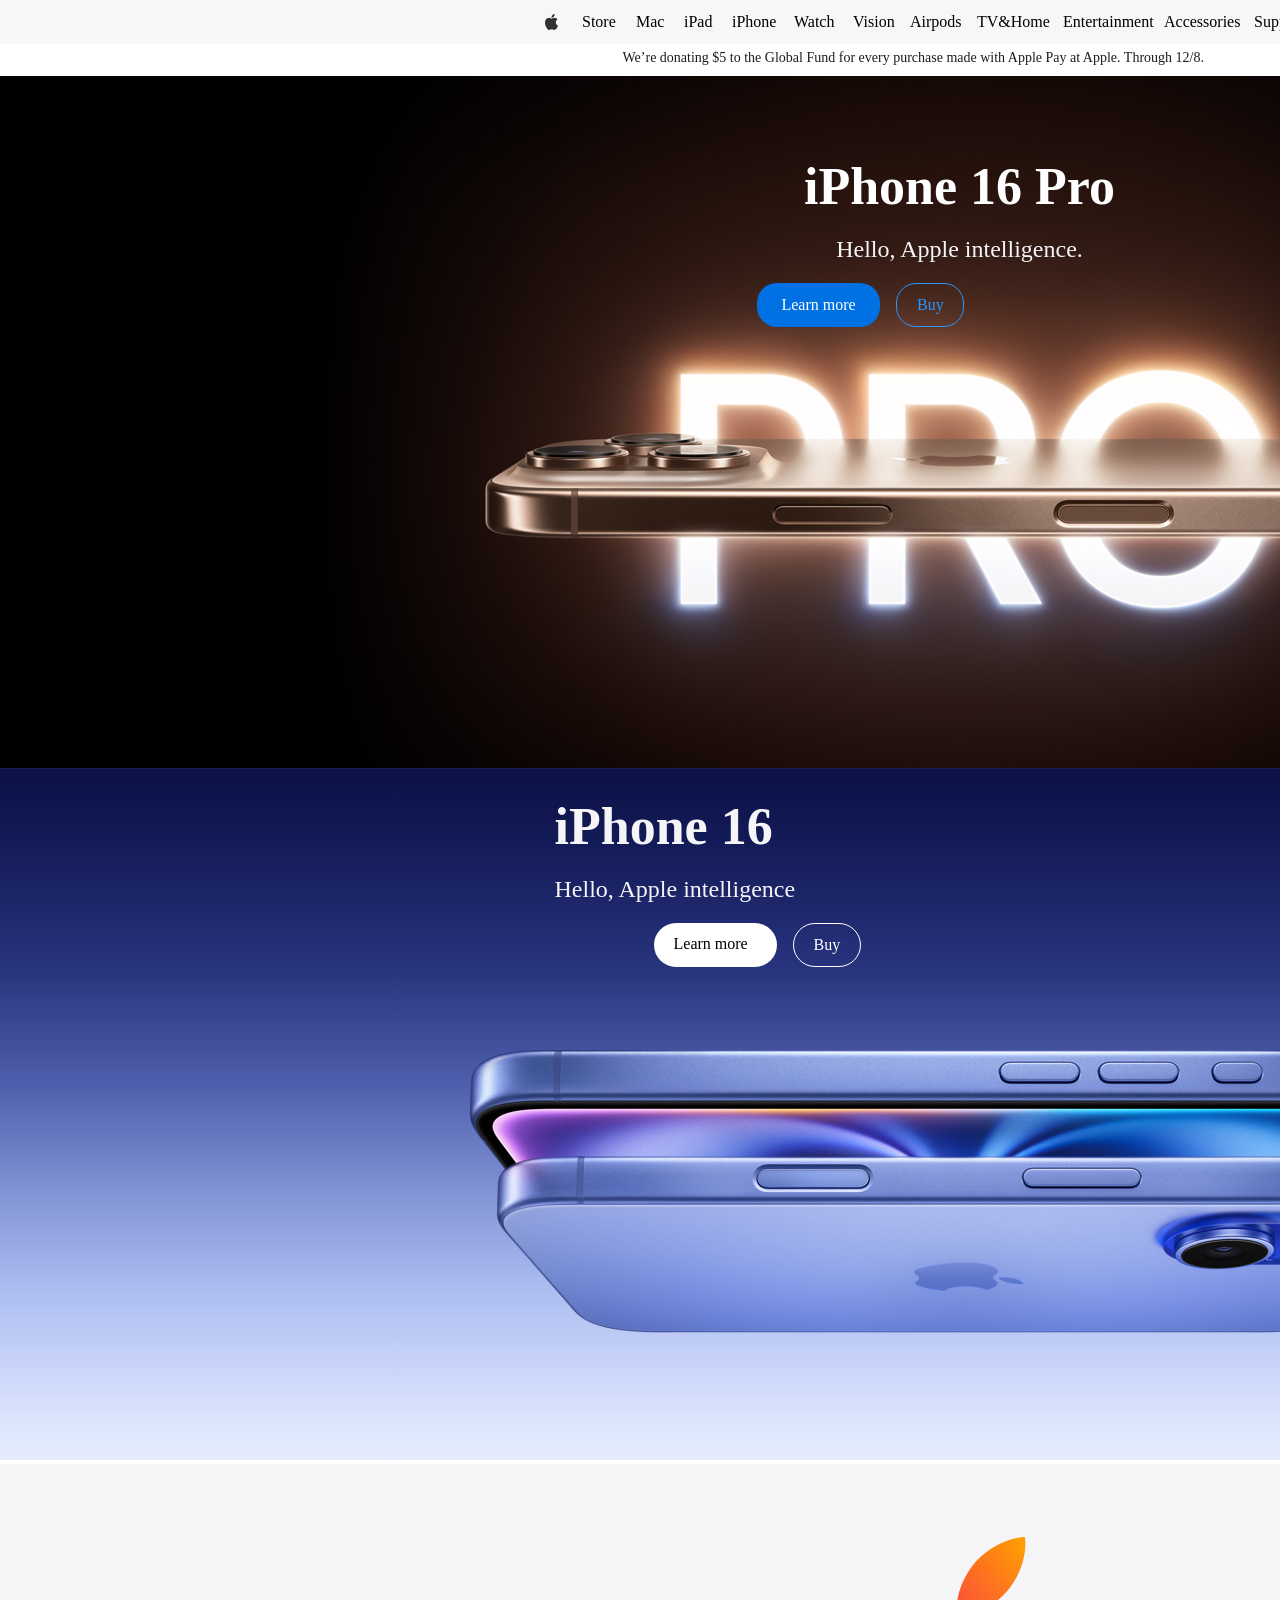
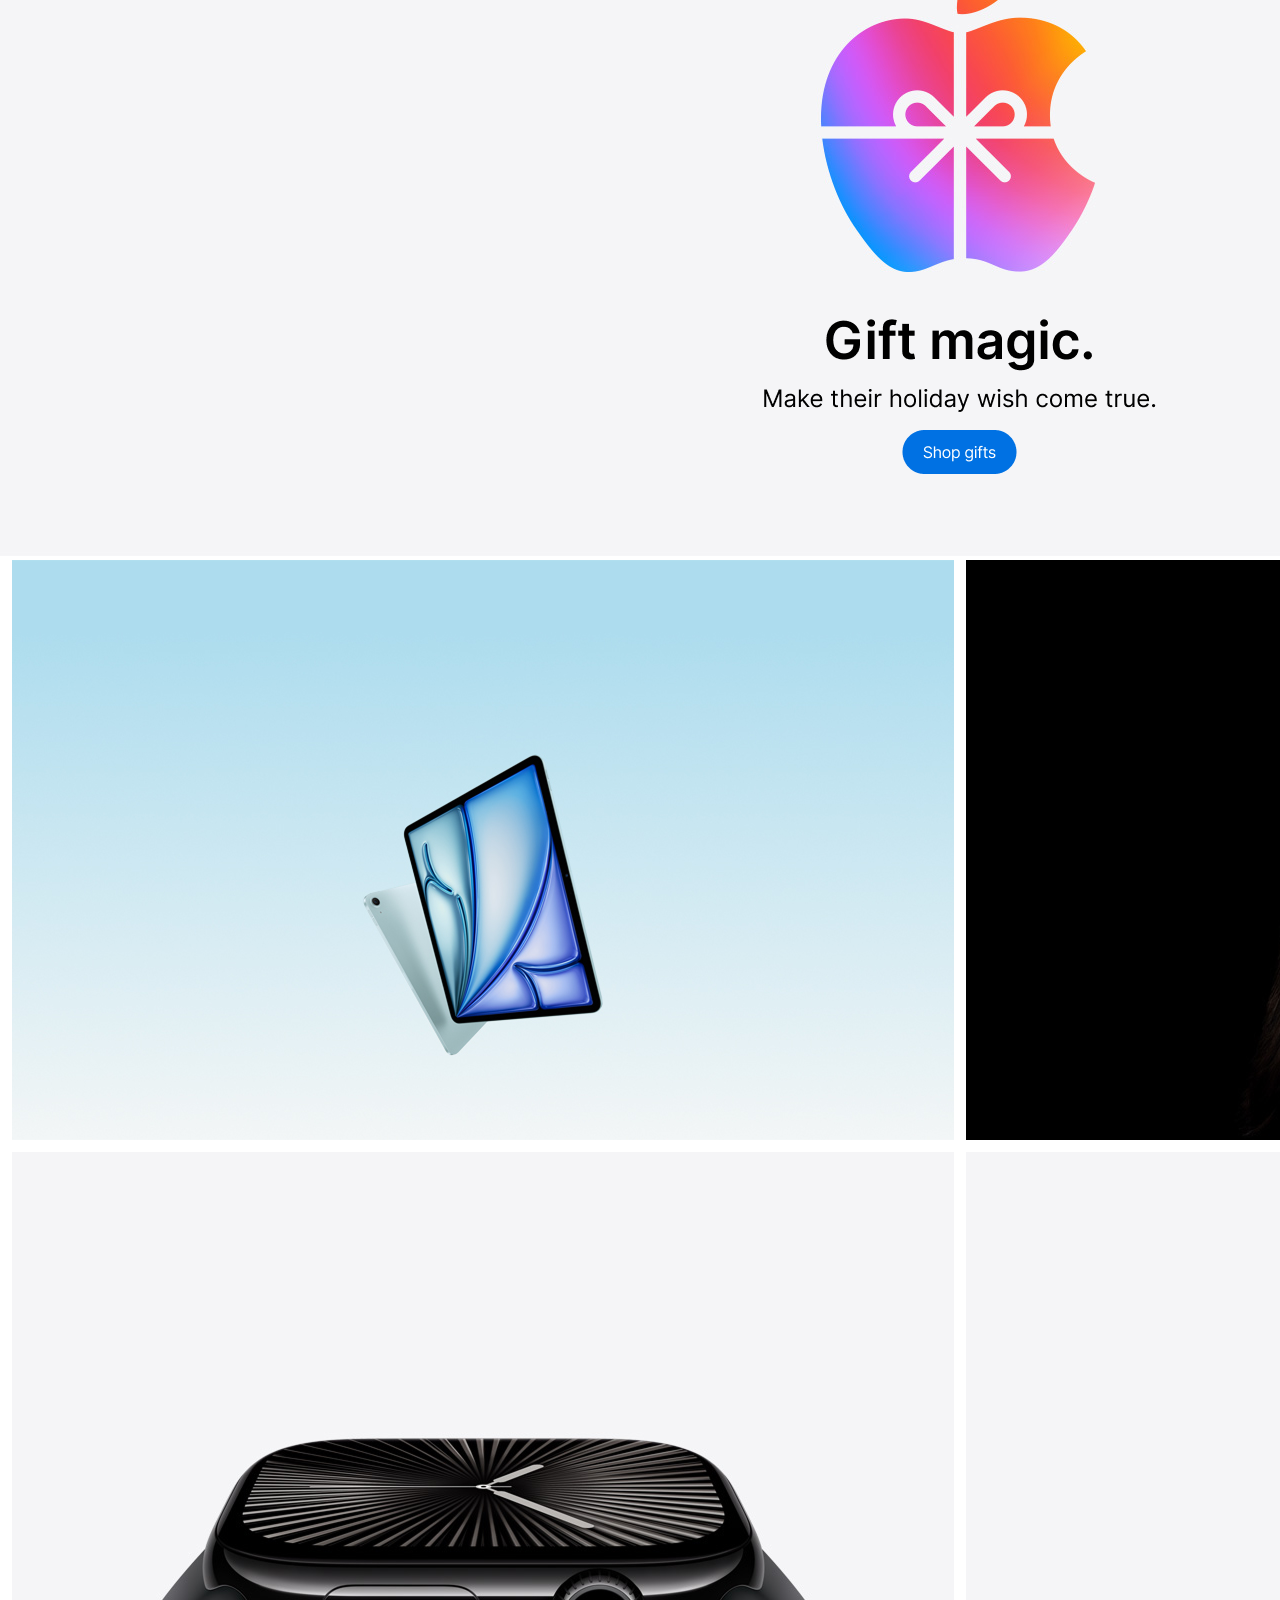
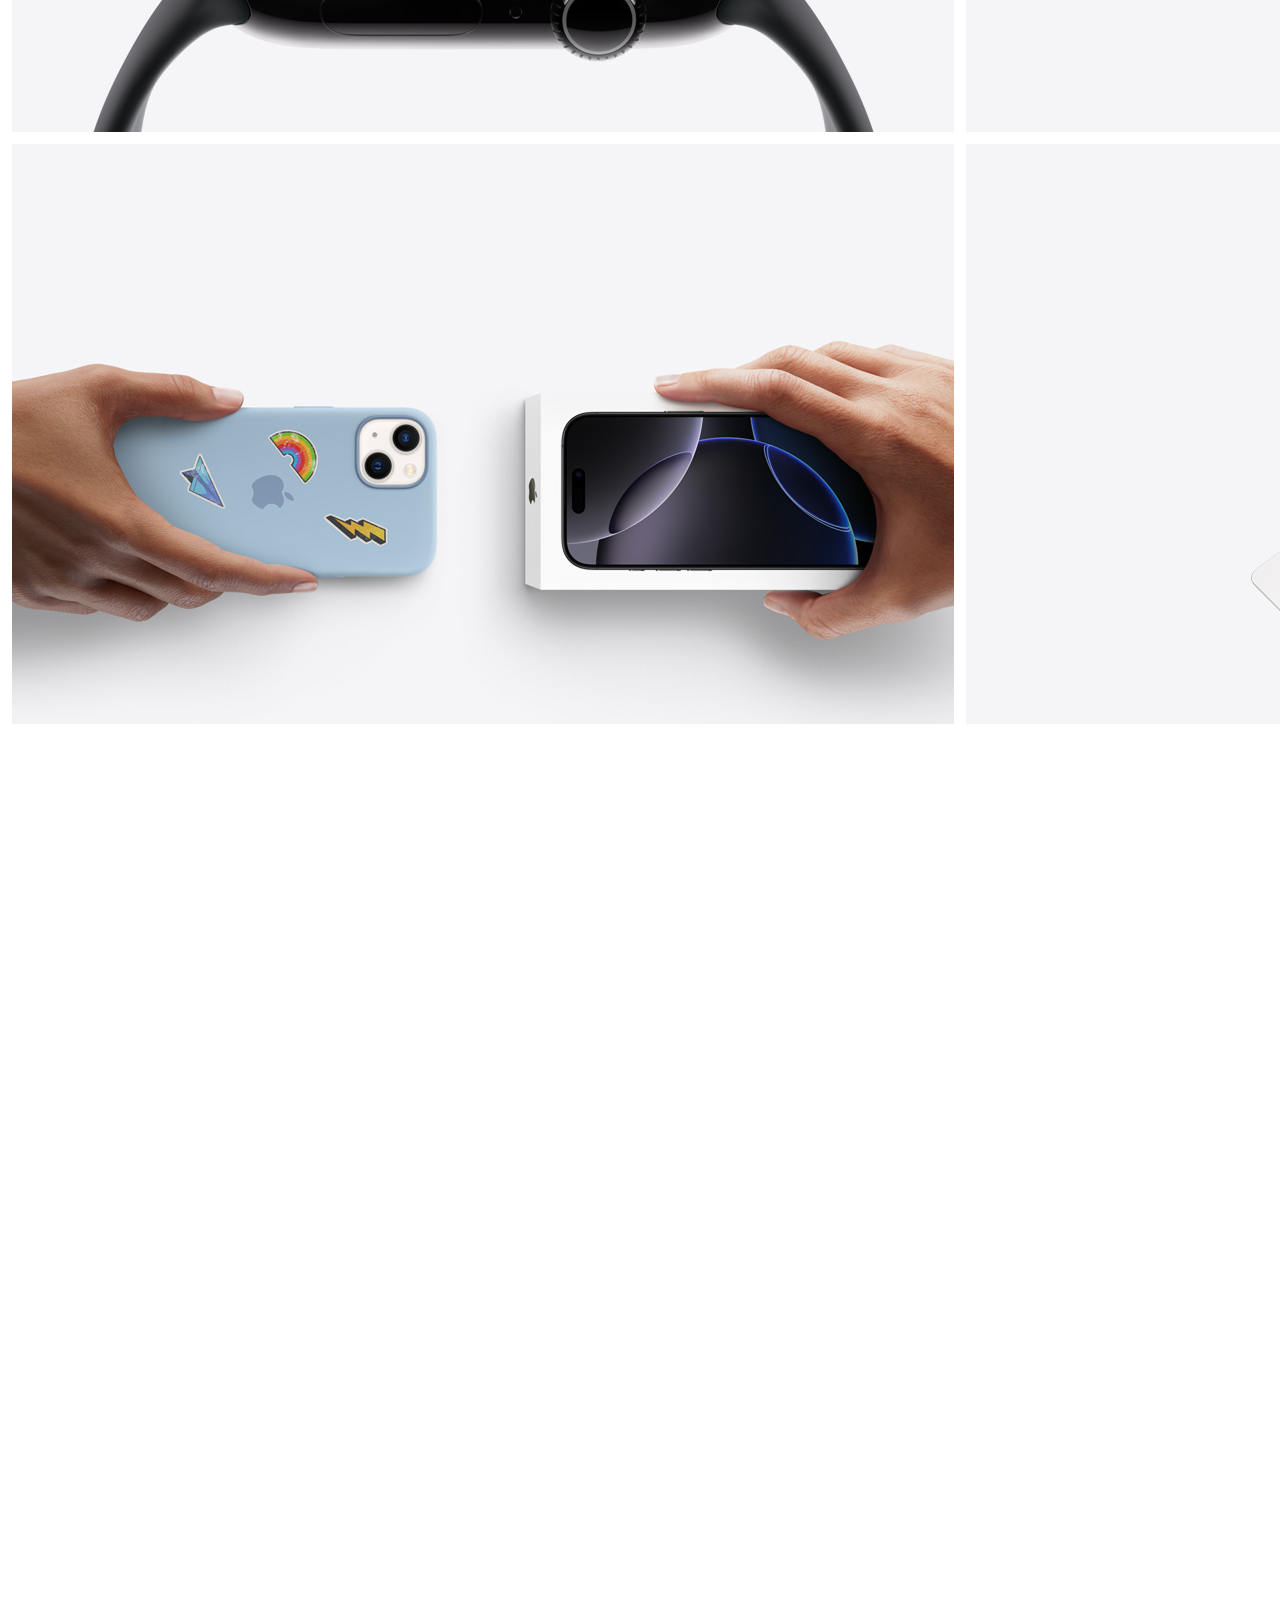
==== index.html @ 1092bd24 "zasalt" ====
<!DOCTYPE html>
<html lang="en">
<head>
    <meta charset="UTF-8">
    <meta name="viewport" content="width=device-width, initial-scale=1.0">
    <title>Document</title>
    <link rel="stylesheet" href="index.css">
</head>
<body>
    <section class="header">
<div class="text
">
<img src="Vector.png" alt="">
<p style="width: 30px; ";>Store</p>
<p style="width: 24px;">Mac</p>
<p style="width:24px;">iPad</p>
<p style="width: 38px;">iPhone</p>
<p style="width: 35px;">Watch</p>
<p style="width: 33px;">Vision</p>
<p style="width:43px;">Airpods</p>
<p style="width: 62px;">TV&Home</p>
<p  style="width: 77px;">Entertainment</p>
<p style="width: 66px;">Accessories</p>
<p style="width: 44px;">Support</p>
<img src="search.png" alt="">
<img src="SVG.png" alt="">
</div> 
    </section>
<div class="donate">
<p>We’re donating $5 to the Global Fund for every purchase made with Apple Pay at Apple. Through 12/8.</p>
</div>
<section class="frame14">
    <div class="frame12">
<div class="background1">
  <div class="father">
    <h1 class="son">iPhone 16 Pro</h1>
    <p class="son2">Hello, Apple intelligence.</p>
    <div class="huree"> 
    <div class="son1">
        <p style="color: white;">Learn more</p>
      </div>
      <div class="son3">Buy</div></div> 
  </div>
</div>
    <div class="background2">
    
        <div class="head">
            <h1>iPhone 16</h1>
            <p>Hello, Apple intelligence</p>
            <div class="huree2">
                <div class="ehnih">Learn more</div>
                <div class="daragiih">Buy</div>
            </div>
        </div>
        <img src="zurag2.png" alt="">

    
    </div>
<div class="background3">
        <img src="Background3.png" alt="">
    </div>
<div class="frame13">
    <div class="heseg1"><img src="13-1.png" alt=""></div>
    <div class="heseg2"><img src="13-2.png" alt=""></div>
    <div class="heseg3"><img src="13-3.png" alt=""></div>
    <div class="heseg4"><img src="13-4.png" alt=""></div>
    <div class="heseg5"><img src="13-5.png" alt=""></div>
    <div class="heseg6"><img src="13-6.png" alt=""></div>
</div>
</section>



  
    
</body>
</html>
---- index.css ----
* {
  margin: 0;
  box-sizing: border-box;
  padding: 0;
}
.header{
    width: 1920px;
    height: 44px;
    gap: 24px;
    position: fixed;
background-color: #F5F5F7CC;

}
.text{   display: flex;
    align-items: center;
    justify-content: center;
    gap: 24px;
    height: 44px;
}
.donate{
    width: 1920px;
    height: 52px;
    padding-top:60px;
    padding-bottom: 16px;
    gap: 4px;
    display: flex;
    justify-content: center;
    align-items: center;
}
.donate p{
    width: 675px; 
    height: 20px;
    font-size: 14px;
    color:#1D1D1F;
}
.frame14{
    width: 1920px;
    height: 4880px;
    gap: 12px;
    
}
.frame12{width: 1920px;
    height: 2100px;
    gap: 12px
    ;

}
.background1{
 width: 3008px;
 height: 692px;
 background-image: url(Figure.png);
}
    .father {
  width: 405px;
  height: 172px;
  display: flex;
  flex-direction: column;
  padding-top: 81px;
  padding-left: 757px;
  gap: 20px;
 
}
.son {
  text-align: center;
  color: white;
  width: 405px;
  height: 60px;
  font-size: 52px;
}
.son2 {
  text-align: center;
  width: 405px;
  height: 32px;
  font-size: 24px;
  color: #F5F5F7;
}
.son1{display: flex;
    justify-content: center;
    align-items: center;
    width: 123px;
    height: 44px;
    background-color: #0071E3;
    border-radius: 20px;
    padding-left: 20px;
    padding-bottom: 12px;
    padding-right: 20px;
    padding-top: 12px;
    gap: 10px;
}.son3{
    width: 68px;
    height: 44px;
    border-radius: 20px;
    border-color: #2997FF;
    border: 1px;
    padding-left: 20px;
    padding-bottom: 12px;
    padding-right: 20px;
    padding-top: 12px;
    color: #2997FF;
    border-style: solid;
}
.huree{
    display: flex;
    justify-content: center;
    align-items: center;
    width: 207px;
    height: 44px;
    gap: 16px;

}
.frame13{
    display: flex;
    justify-content: center;
    align-items: center;
    flex-wrap: wrap;
    gap: 12px;
    width: 1920px;
    height: 1764px;
}
.heseg1{
    width: 942px;
    height: 580px;
}
.heseg2{
    width: 942px;
    height: 580px;
}
.heseg3{
    width: 942px;
    height: 580px;
}
.heseg4{
    width: 942px;
    height: 580px;}
.heseg5{
    width: 942px;
    height: 580px;
}
.heseg6{
    width: 942px;
    height: 580px;
}

.head h1{ width: 405px;
    height: 60px;
    font-size: 52px;
    color:#F5F5F7;
}
.background2{
    position: relative;
}

.head{
    position: absolute;
        display: flex;
justify-content: center;
flex-direction: column;
align-items: center;
width: 405px;
height: 172px;

gap: 20px;
padding-top: 55px;
padding-left: 757px;
}
.head p{
    width: 405px;
    height: 32px;
    font-size: 24px;
    color: #F5F5F7;
}
.huree2{
    width: 207px;
    height: 44px;
    gap: 16px;
    display: flex;
}
.ehnih{
    width: 123px;
    height: 44px;
    padding-left: 20px;
padding-bottom: 12px;
padding-right: 20px;
padding-top: 12px;
background-color: white;
border-radius: 40px;
}
.daragiih{
width: 68px;
height: 44px;
padding-left: 20px;
padding-bottom: 12px;
padding-right: 20px;
padding-top: 12px;
border: 1px;
border-style: solid;
border-color: white;
border-radius: 40px;
gap: 10px;
color: white;
}
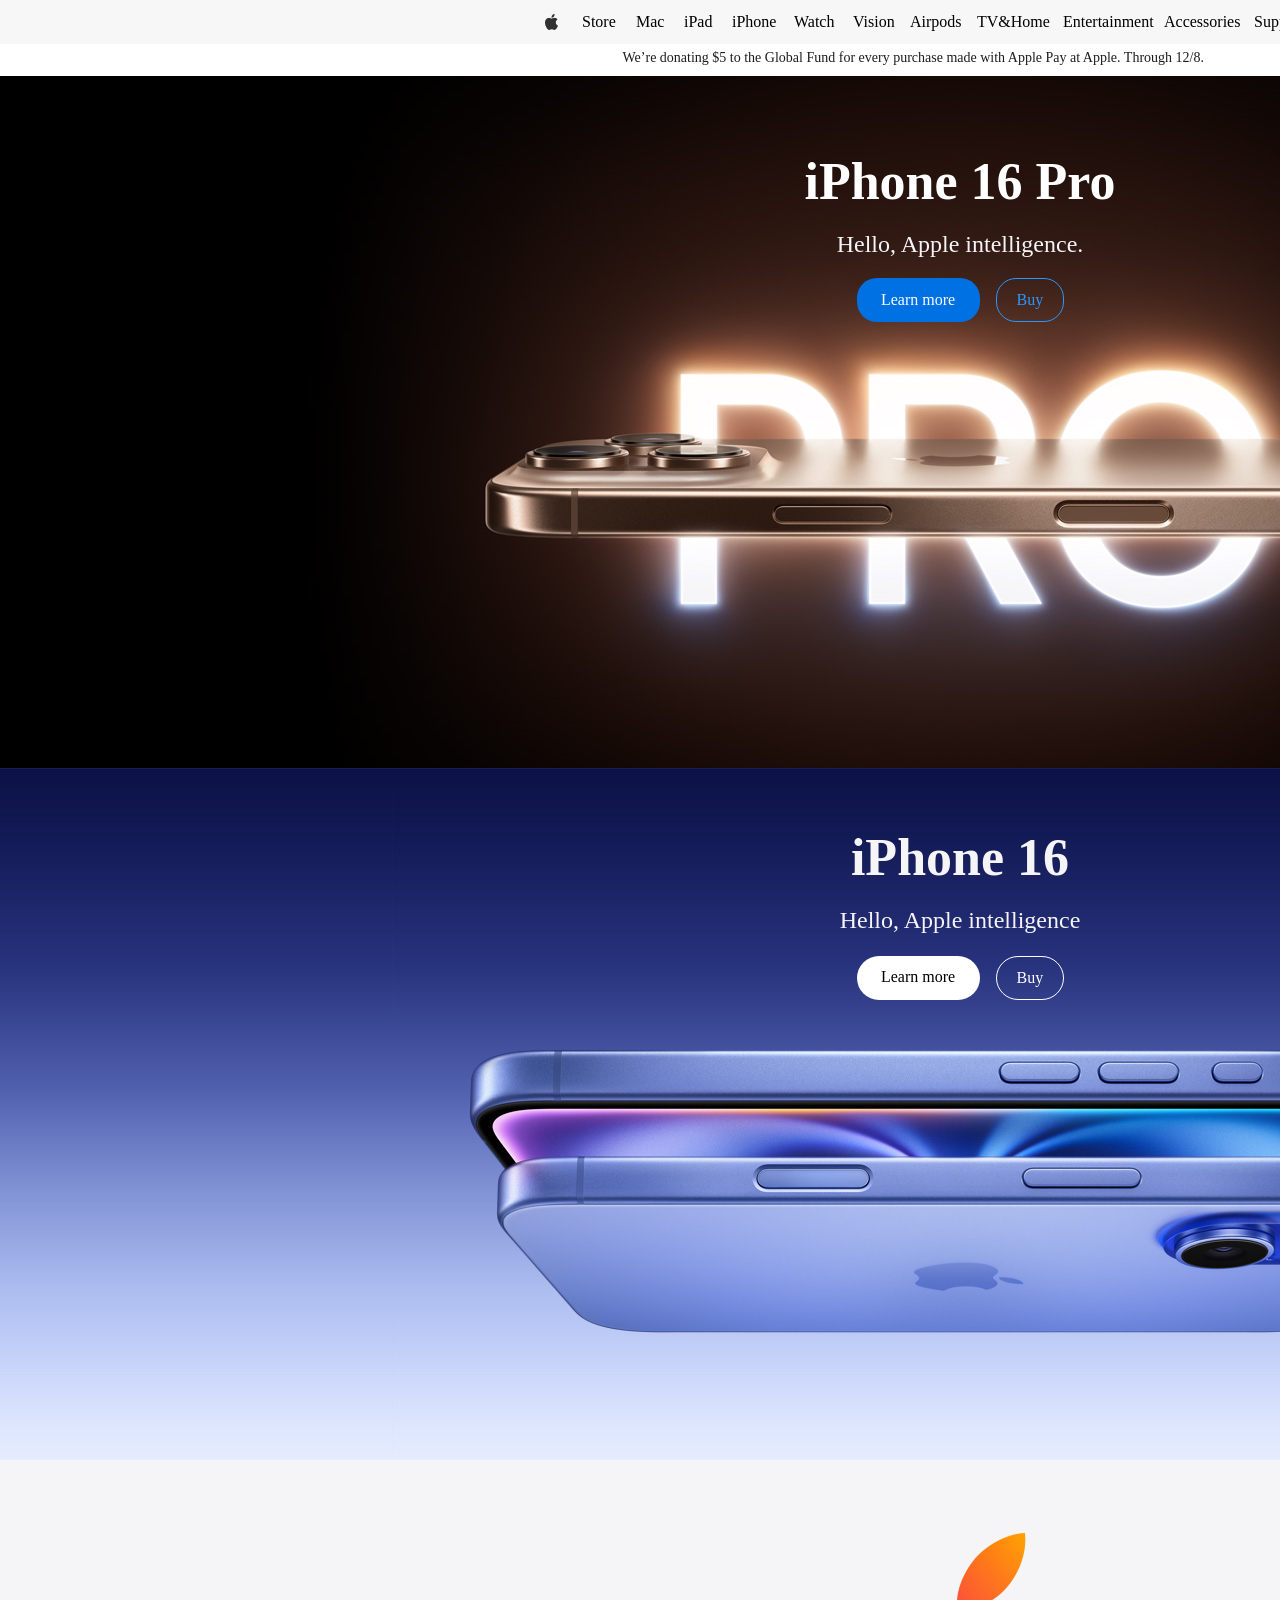
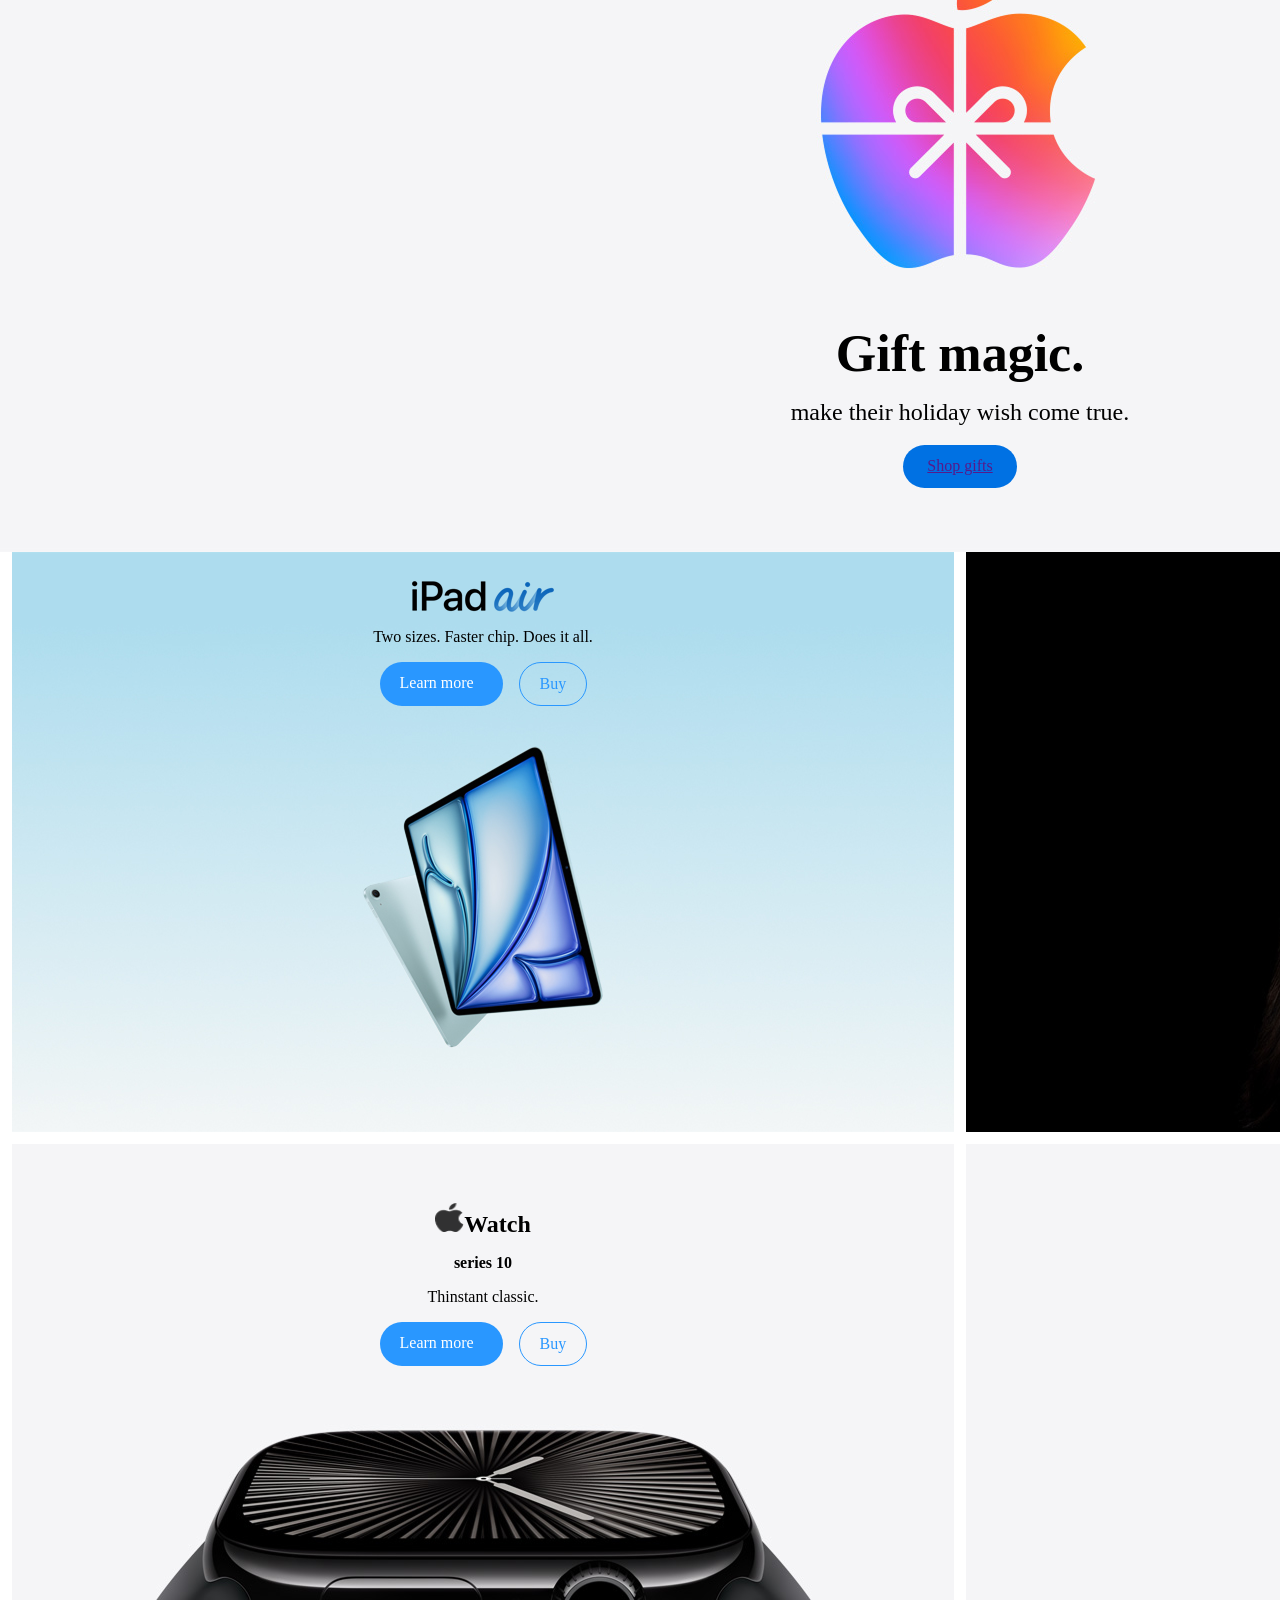
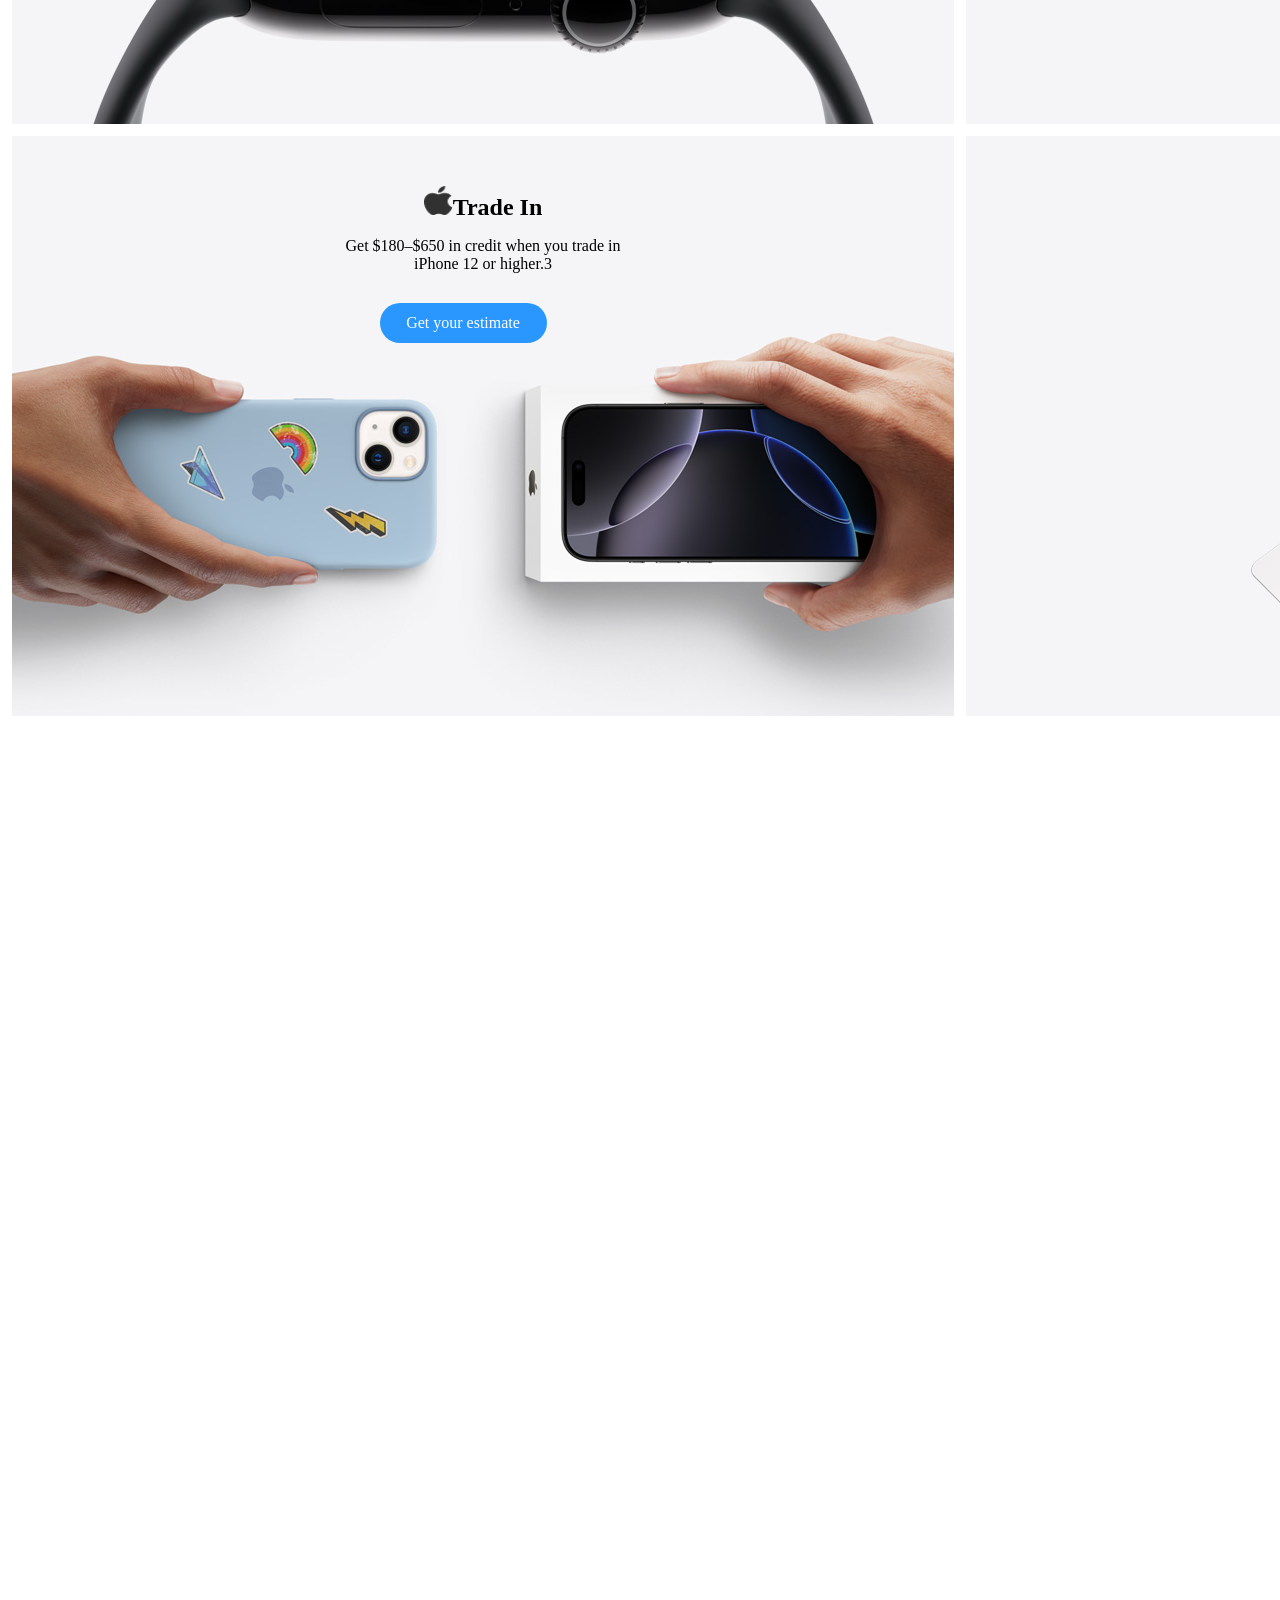
==== commit b975ae0a: "nemelt-2" ====
--- a/index.html
+++ b/index.html
@@ -1,77 +1,207 @@
-<!DOCTYPE html>
+<!doctype html>
 <html lang="en">
-<head>
-    <meta charset="UTF-8">
-    <meta name="viewport" content="width=device-width, initial-scale=1.0">
+  <head>
+    <meta charset="UTF-8" />
+    <meta name="viewport" content="width=device-width, initial-scale=1.0" />
     <title>Document</title>
-    <link rel="stylesheet" href="index.css">
-</head>
-<body>
+    <link rel="stylesheet" href="index.css" />
+  </head>
+  <body>
     <section class="header">
-<div class="text
-">
-<img src="Vector.png" alt="">
-<p style="width: 30px; ";>Store</p>
-<p style="width: 24px;">Mac</p>
-<p style="width:24px;">iPad</p>
-<p style="width: 38px;">iPhone</p>
-<p style="width: 35px;">Watch</p>
-<p style="width: 33px;">Vision</p>
-<p style="width:43px;">Airpods</p>
-<p style="width: 62px;">TV&Home</p>
-<p  style="width: 77px;">Entertainment</p>
-<p style="width: 66px;">Accessories</p>
-<p style="width: 44px;">Support</p>
-<img src="search.png" alt="">
-<img src="SVG.png" alt="">
-</div> 
+      <div class="text">
+        <img src="Vector.png" alt="" />
+        <p style="width: 30px" ;>Store</p>
+        <p style="width: 24px">Mac</p>
+        <p style="width: 24px">iPad</p>
+        <p style="width: 38px">iPhone</p>
+        <p style="width: 35px">Watch</p>
+        <p style="width: 33px">Vision</p>
+        <p style="width: 43px">Airpods</p>
+        <p style="width: 62px">TV&Home</p>
+        <p style="width: 77px">Entertainment</p>
+        <p style="width: 66px">Accessories</p>
+        <p style="width: 44px">Support</p>
+        <img src="search.png" alt="" />
+        <img src="SVG.png" alt="" />
+      </div>
     </section>
-<div class="donate">
-<p>We’re donating $5 to the Global Fund for every purchase made with Apple Pay at Apple. Through 12/8.</p>
-</div>
-<section class="frame14">
-    <div class="frame12">
-<div class="background1">
-  <div class="father">
-    <h1 class="son">iPhone 16 Pro</h1>
-    <p class="son2">Hello, Apple intelligence.</p>
-    <div class="huree"> 
-    <div class="son1">
-        <p style="color: white;">Learn more</p>
-      </div>
-      <div class="son3">Buy</div></div> 
-  </div>
-</div>
-    <div class="background2">
-    
-        <div class="head">
+    <div class="donate">
+      <p>
+        We’re donating $5 to the Global Fund for every purchase made with
+        Apple Pay at Apple. Through 12/8.
+      </p>
+    </div>
+    <section class="frame14">
+      <div class="frame12">
+        <section class="background1">
+          <div class="father">
+            <h1 class="son">iPhone 16 Pro</h1>
+            <p class="son2">Hello, Apple intelligence.</p>
+            <div class="huree">
+              <div class="son1">
+                <a style="color: white">Learn more</a>
+              </div>
+              <a class="son3">Buy</a>
+            </div>
+          </div>
+        </section>
+
+        <section class="background2">
+          <div class="head">
             <h1>iPhone 16</h1>
             <p>Hello, Apple intelligence</p>
             <div class="huree2">
-                <div class="ehnih">Learn more</div>
-                <div class="daragiih">Buy</div>
-            </div>
+              <a class="ehnih">Learn more</a>
+              <a class="daragiih">Buy</a>
+            </div>
+          </div>
+          <img src="zurag2.png" alt="" />
+        </section>
+        <div class="background3">
+          <div class="head3">
+            <h1>Gift magic.</h1>
+            <p>make their holiday wish come true.</p>
+            <a href="">Shop gifts</a>
+          </div>
+          <img src="zurag.png" alt="" />
         </div>
-        <img src="zurag2.png" alt="">
+        <div class="frame13">
+          <div class="heseg1">
+            <div class="dotor1">
+              <img src="13-1.png" alt="" />
+              <div class="dot1">
+                <img src="Heading 3.png" alt="" />
+                <p>Two sizes. Faster chip. Does it all.</p>
+                <div class="huree3">
+                  <a id="first">Learn more</a>
+                  <a id="second">Buy</a>
+                </div>
+              </div>
+            </div>
+          </div>
+          <div class="heseg2">
+            <div class="dotor1">
+              <img src="13-2.png" alt="" />
+              <div id="dot1-2" class="dot1">
+                <h1 style="color: white">Airpods Pro 2</h1>
+                <p style="color: white">Now with a Hearing Aid feature.2</p>
+                <div class="huree3">
+                  <a id="first">Learn more</a>
+                  <a id="second">Buy</a>
+                </div>
+              </div>
+            </div>
+          </div>
+          <div class="heseg3">
+            <div class="dotor1">
+              <img src="13-3.png" alt="" />
+              <div id="dot1-3" class="dot1">
+                <h1 style="color: black">
+                  <img
+                    style="width: 29px; height: 29px"
+                    src="logo.png"
+                    alt=""
+                  />Watch
+                </h1>
+                <h4>series 10</h4>
+                <p style="color: black">Thinstant classic.</p>
+                <div class="huree3">
+                  <a id="first">Learn more</a>
+                  <a id="second">Buy</a>
+                </div>
+              </div>
+            </div>
+          </div>
+          <div class="heseg4">
+            <div class="dotor1">
+              <img src="13-4.png" alt="" />
+              <div id="dot1-4" class="dot1">
+                <h1 style="color: black">Macbook Air
+                </h1>
+           
+                <p style="color: black">Lean. Mean. M3 machine.</p>
+                <div class="huree3">
+                  <a id="first">Learn more</a>
+                  <a id="second">Buy</a>
+                </div>
+              </div>
+            </div>
+          </div>
+          <div class="heseg5">
+            <div class="dotor1">
+              <img src="13-5.png" alt="" />
+              <div id="dot1-5" class="dot1">
+                <h1 style="color: black">
+                  <img
+                    style="width: 29px; height: 29px"
+                    src="logo.png"
+                    alt=""
+                  />Trade In
+                </h1>
+                <p
+                  style="
+                    color: black;
+                    width: 322px;
+                    height: 50px;
+                    display: flex;
+                    text-align: center;
+                  "
+                >
+                  Get $180–$650 in credit when you trade in iPhone 12 or
+                  higher.3
+                </p>
+                <div class="huree3">
+                  <a
+                    style="
+                      width: 167px;
+                      height: 40px;
+                      display: flex;
+                      align-items: center;
+                      justify-content: center;
+                    "
+                    id="first"
+                    >Get your estimate</a
+                  >
+                </div>
+              </div>
+            </div>
+          </div>
 
-    
-    </div>
-<div class="background3">
-        <img src="Background3.png" alt="">
-    </div>
-<div class="frame13">
-    <div class="heseg1"><img src="13-1.png" alt=""></div>
-    <div class="heseg2"><img src="13-2.png" alt=""></div>
-    <div class="heseg3"><img src="13-3.png" alt=""></div>
-    <div class="heseg4"><img src="13-4.png" alt=""></div>
-    <div class="heseg5"><img src="13-5.png" alt=""></div>
-    <div class="heseg6"><img src="13-6.png" alt=""></div>
+          <div class="heseg6"><div class="dotor1">
+              <img src="13-6.png" alt="" />
+              <div id="dot1-5" class="dot1">
+                <h1 style="color: black">
+                  <img
+                    style="width: 29px; height: 29px"
+                    src="logo.png"
+                    alt=""
+                  />Card
+                </h1>
+                <p
+                  style="
+                    color: black;
+                    width: 322px;
+                    height: 50px;
+                    display: flex;
+                    text-align: center;
+                  "
+                >
+                 Get up to 3% Daily Cash back
+with every purchase.
+                </p>
+                <div style="width: 246px; height: 40px;
+                gap: 16px;" class="huree3">
+                  <a style="width: 118px;
+                  height: 40px; display: flex; justify-content: center; align-items: center;" id="first">learn more</a>
+                  <a style="width: 118px;
+                  height: 40px; display: flex; justify-content: center; align-items: center;" id="second">Apply now</a>
+                </div>
+              </div>
+            </div>
+          </div>
 </div>
-</section>
-
-
-
-  
-    
-</body>
-</html>+        </div>
+      </div>
+    </section>
+  </body>
+</html>
--- a/index.css
+++ b/index.css
@@ -46,18 +46,28 @@
 
 }
 .background1{
- width: 3008px;
+ width: 1920px;
  height: 692px;
  background-image: url(Figure.png);
+ display: flex;
+ justify-content: center;
+ align-items: flex-start;
+ text-align: center;
+ position: relative;
+
+
 }
     .father {
+  position: absolute;
   width: 405px;
   height: 172px;
   display: flex;
   flex-direction: column;
-  padding-top: 81px;
-  padding-left: 757px;
+  justify-content: center;
+  flex-direction: column;
+  align-items: center;
   gap: 20px;
+  padding-top: 150px;
  
 }
 .son {
@@ -148,20 +158,22 @@
 }
 .background2{
     position: relative;
+    display: flex;
+    justify-content: center;
+    align-items: center;
+    text-align: center;
 }
 
 .head{
     position: absolute;
-        display: flex;
-justify-content: center;
-flex-direction: column;
-align-items: center;
-width: 405px;
-height: 172px;
-
-gap: 20px;
-padding-top: 55px;
-padding-left: 757px;
+    display: flex;
+    justify-content: center;
+    flex-direction: column;
+    align-items: center;
+    width: 405px;
+    height: 172px;
+        gap: 20px;
+    margin-top: -400px;
 }
 .head p{
     width: 405px;
@@ -179,23 +191,126 @@
     width: 123px;
     height: 44px;
     padding-left: 20px;
-padding-bottom: 12px;
-padding-right: 20px;
-padding-top: 12px;
-background-color: white;
-border-radius: 40px;
+    padding-bottom: 12px;
+    padding-right: 20px;
+    padding-top: 12px;
+    background-color: white;
+    border-radius: 40px;
 }
 .daragiih{
-width: 68px;
-height: 44px;
-padding-left: 20px;
-padding-bottom: 12px;
-padding-right: 20px;
-padding-top: 12px;
-border: 1px;
-border-style: solid;
-border-color: white;
-border-radius: 40px;
-gap: 10px;
-color: white;
-}+    width: 68px;
+    height: 44px;
+    padding-left: 20px;
+    padding-bottom: 12px;
+    padding-right: 20px;
+    padding-top: 12px;
+    border: 1px;
+    border-style: solid;
+    border-color: white;
+    border-radius: 40px;
+    gap: 10px;
+    color: white;
+}
+.background3{
+    position: relative;
+    width: 1920px;
+    height: 692px;
+    position: relative;
+    display: flex;
+    justify-content: center;
+    align-items: center;
+    text-align: center;
+}
+.head3{
+    width: 405px;
+    height: 164px;
+    gap: 16px;
+    position: absolute;
+    display: flex;
+    justify-content: center;
+    flex-direction: column;
+    align-items: center;
+    margin-top: 400px;
+}
+.head3 h1{width: 405px;
+    height: 60px;
+    font-size: 52px;
+    color: black;
+}
+.head3 p{width: 405px;
+    height: 32px;
+    font-size: 24px;
+    color:black;
+}
+.head3 a{
+    width: 114px;
+    height: 44px;
+    border-radius: 40px;
+    padding-left: 20px;
+    padding-bottom: 12px;
+    padding-right: 20px;
+    padding-top: 12px;
+    gap: 10px;
+    background-color: #0071E3;
+}
+.dotor1{
+  width: 942px;
+    height: 580px;
+    display: flex;
+    justify-content: center;
+    flex-direction: column;
+    align-items: center;
+    position: relative;
+}
+.dot1{
+    position: absolute;
+     width: 405px;
+    height: 164px;
+    gap: 16px;
+    display: flex;
+    justify-content: center;
+    flex-direction: column;
+    align-items: center;
+    margin-top: -400px;
+}
+.huree3{    width: 207px;
+    height: 44px;
+    gap: 16px;
+    display: flex;
+}
+#first{
+        width: 123px;
+    height: 44px;
+    padding-left: 20px;
+    padding-bottom: 12px;
+    padding-right: 20px;
+    padding-top: 12px;
+    background-color: #2997FF;
+    border-radius: 40px;
+    color: white;
+}
+#second{    width: 68px;
+    height: 44px;
+    padding-left: 20px;
+    padding-bottom: 12px;
+    padding-right: 20px;
+    padding-top: 12px;
+    border: 1px;
+    border-style: solid;
+    border-color: #2997FF;
+    border-radius: 40px;
+    gap: 10px;
+    color: #2997FF;
+}
+#dot1-2{
+    margin-top: 350px;
+}
+#dot1-3{
+    margin-top: -300px;
+}
+#dot1-4{
+    margin-top: -400px;
+}
+#dot1-5{
+    margin-top: -320px;
+}
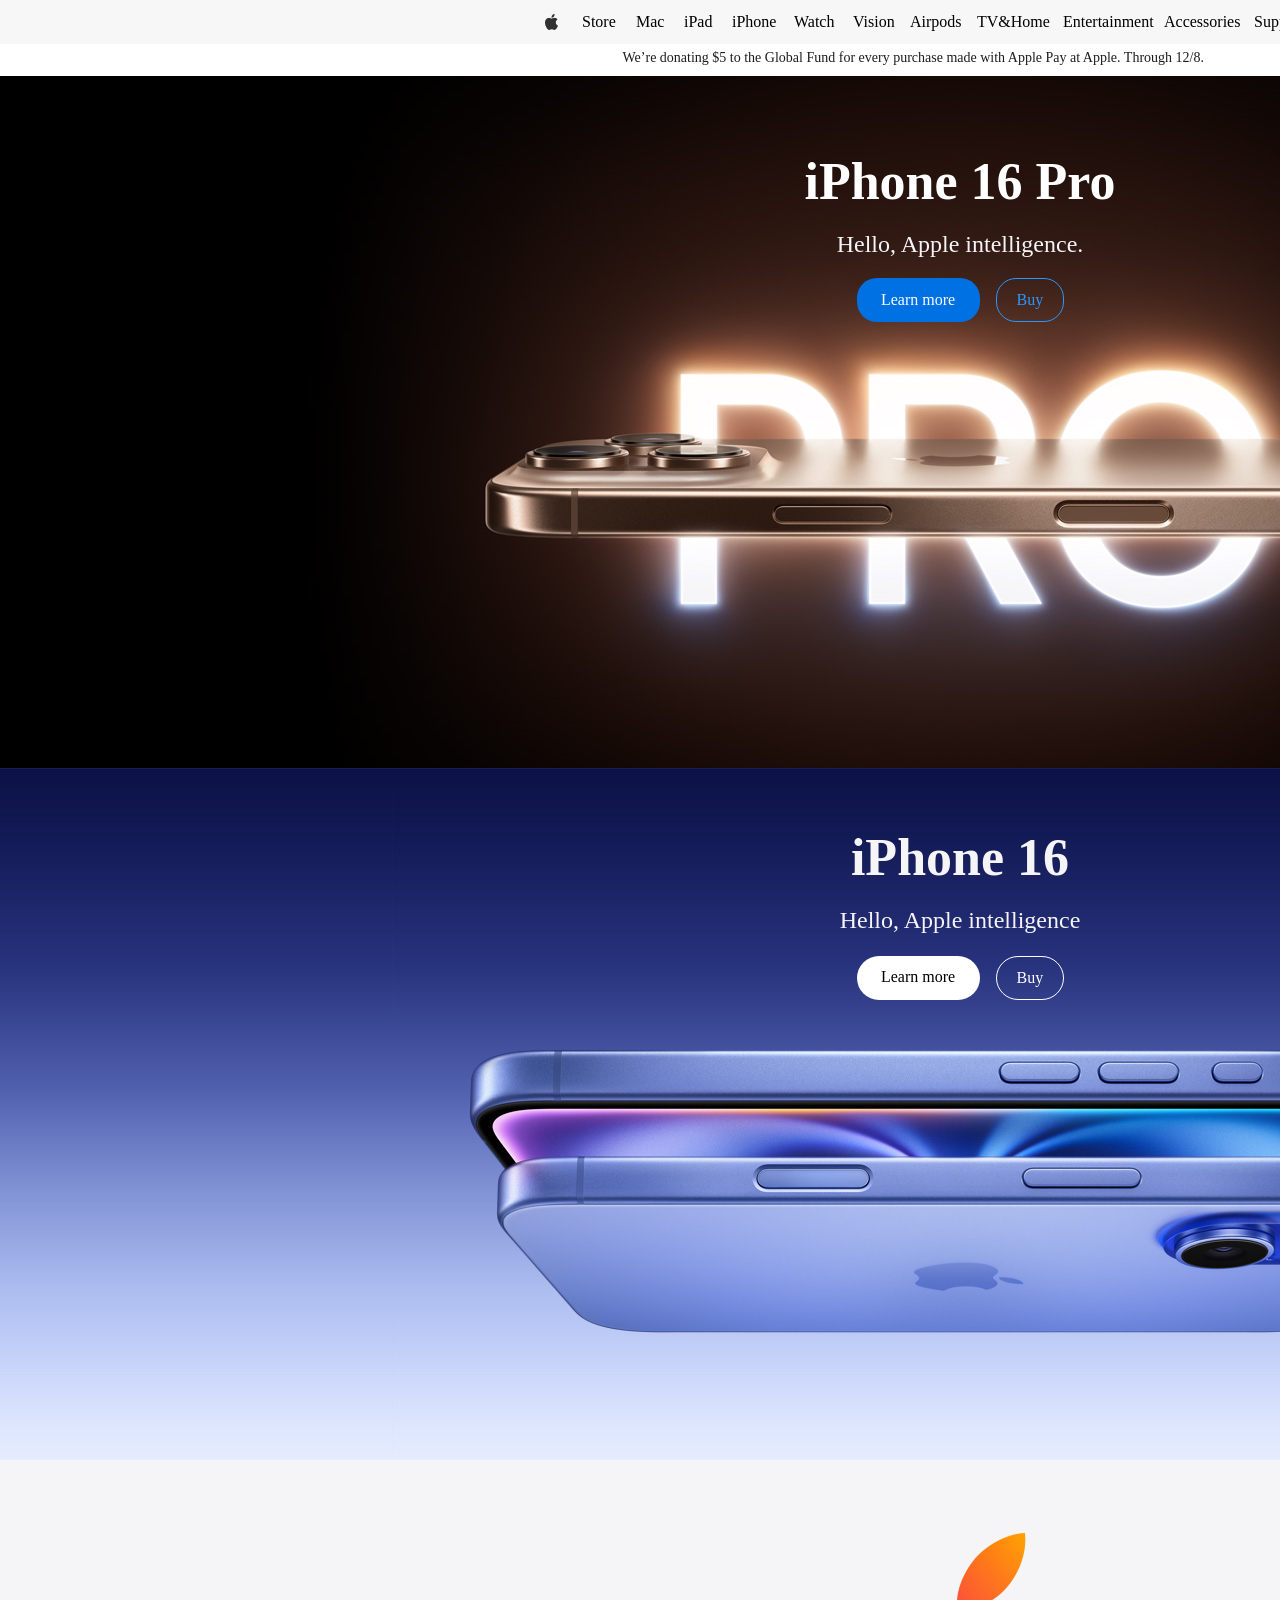
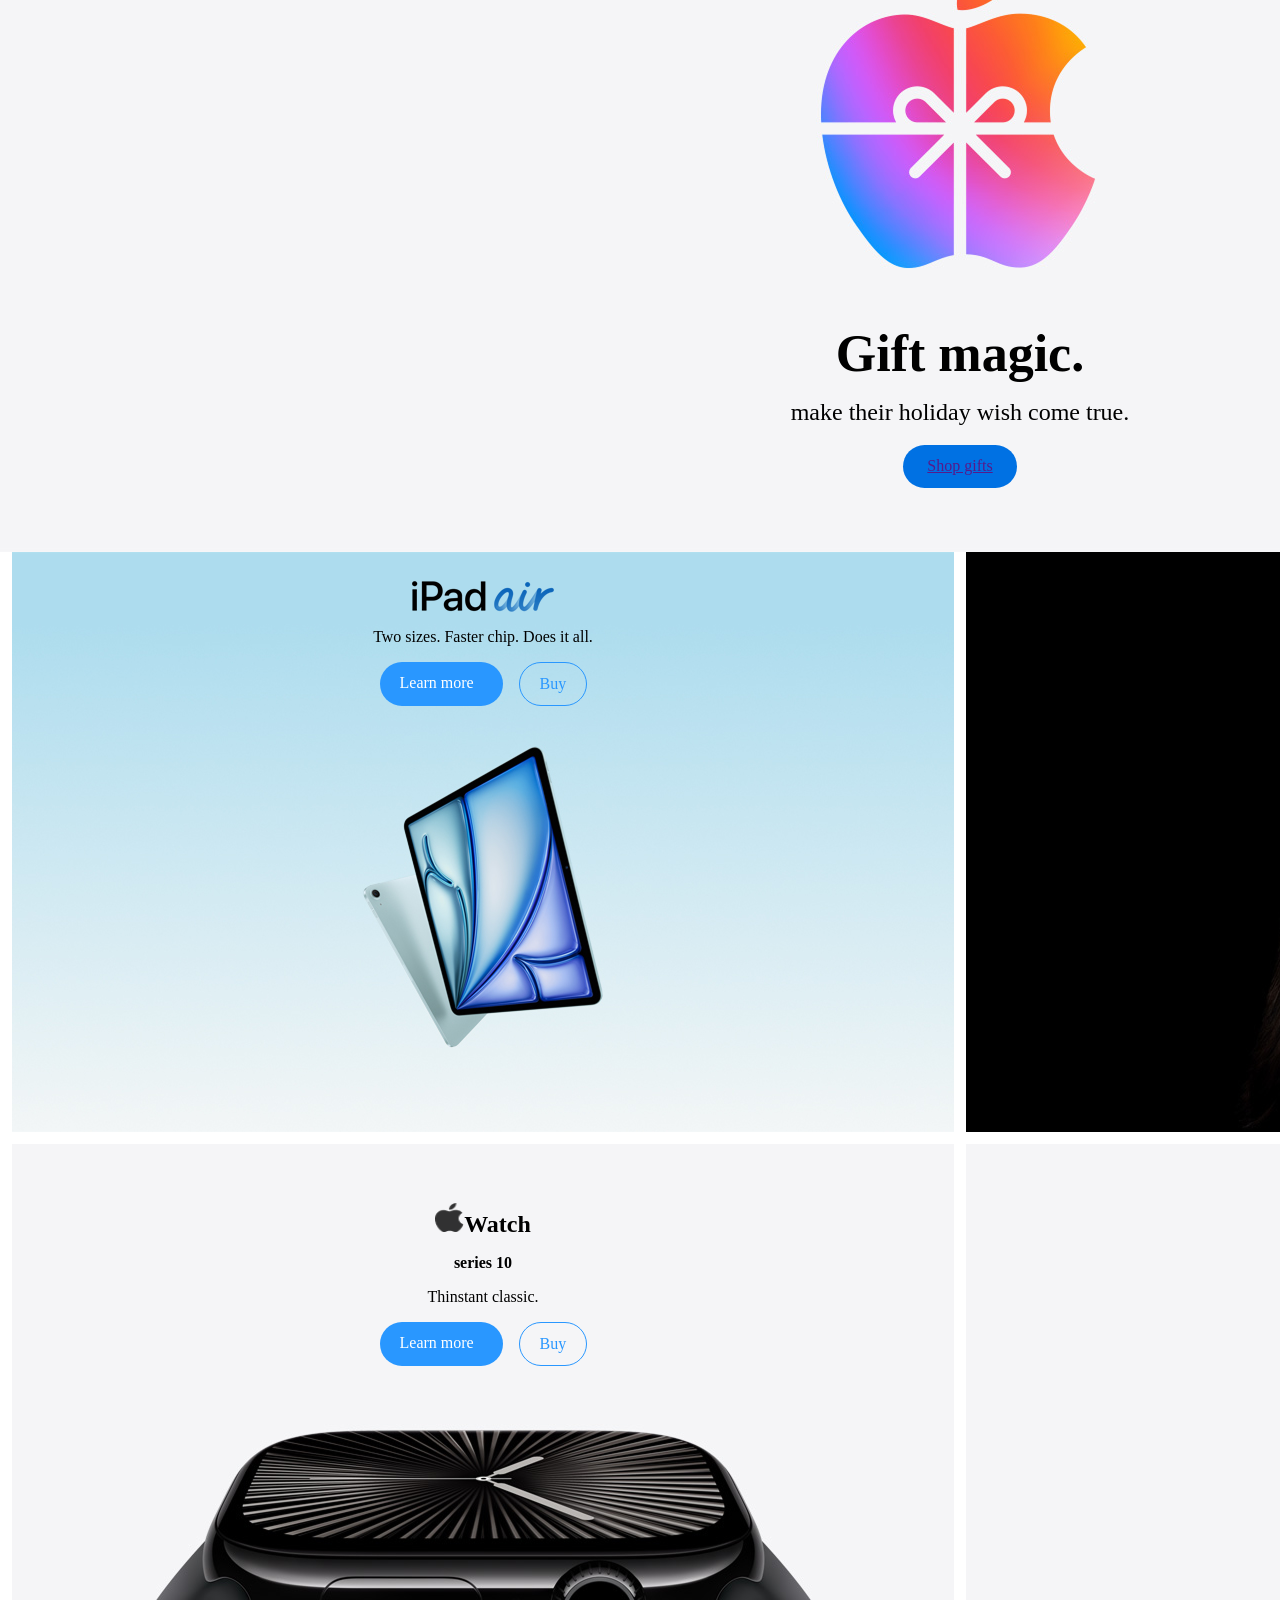
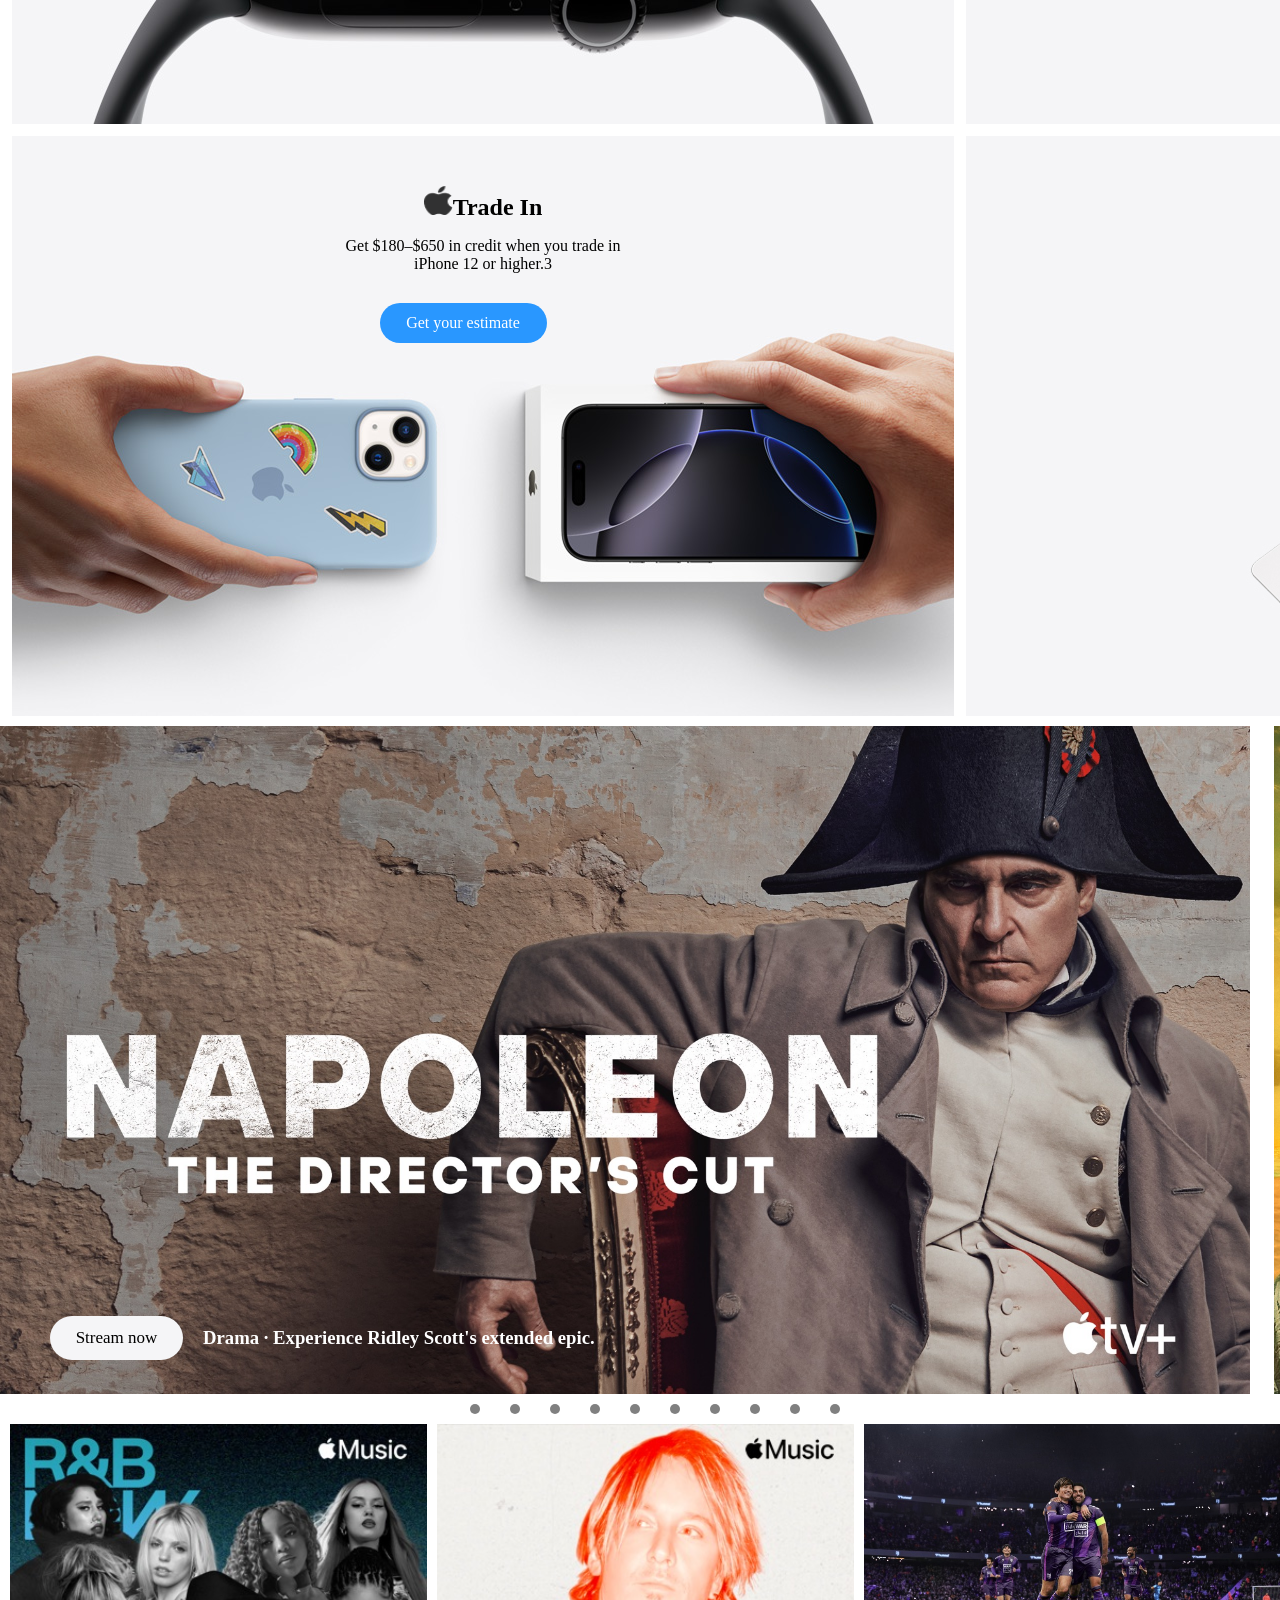
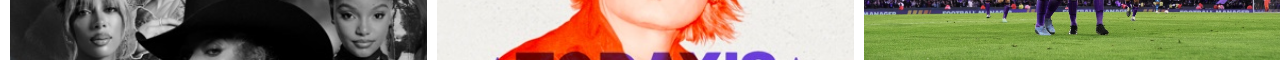
==== commit 789809ff: "duusahne" ====
--- a/index.html
+++ b/index.html
@@ -116,9 +116,8 @@
             <div class="dotor1">
               <img src="13-4.png" alt="" />
               <div id="dot1-4" class="dot1">
-                <h1 style="color: black">Macbook Air
-                </h1>
-           
+                <h1 style="color: black">Macbook Air</h1>
+
                 <p style="color: black">Lean. Mean. M3 machine.</p>
                 <div class="huree3">
                   <a id="first">Learn more</a>
@@ -167,7 +166,8 @@
             </div>
           </div>
 
-          <div class="heseg6"><div class="dotor1">
+          <div class="heseg6">
+            <div class="dotor1">
               <img src="13-6.png" alt="" />
               <div id="dot1-5" class="dot1">
                 <h1 style="color: black">
@@ -186,21 +186,152 @@
                     text-align: center;
                   "
                 >
-                 Get up to 3% Daily Cash back
-with every purchase.
+                  Get up to 3% Daily Cash back with every purchase.
                 </p>
-                <div style="width: 246px; height: 40px;
-                gap: 16px;" class="huree3">
-                  <a style="width: 118px;
-                  height: 40px; display: flex; justify-content: center; align-items: center;" id="first">learn more</a>
-                  <a style="width: 118px;
-                  height: 40px; display: flex; justify-content: center; align-items: center;" id="second">Apply now</a>
-                </div>
-              </div>
-            </div>
-          </div>
-</div>
-        </div>
+                <div
+                  style="width: 246px; height: 40px; gap: 16px"
+                  class="huree3"
+                >
+                  <a
+                    style="
+                      width: 118px;
+                      height: 40px;
+                      display: flex;
+                      justify-content: center;
+                      align-items: center;
+                    "
+                    id="first"
+                    >learn more</a
+                  >
+                  <a
+                    style="
+                      width: 118px;
+                      height: 40px;
+                      display: flex;
+                      justify-content: center;
+                      align-items: center;
+                    "
+                    id="second"
+                    >Apply now</a
+                  >
+                </div>
+              </div>
+            </div>
+          </div>
+        </div>
+      </div>
+    </section>
+    <section class="scroll-heseg">
+      <div id="item1" class="scroll-item">
+        <div class="steam">
+          <div class="steam-in">Stream now</div>
+          <h3>Drama · Experience Ridley Scott's extended epic.</h3>
+        </div>
+      </div>
+      <div id="item2" class="scroll-item">
+        <div class="steam">
+          <div class="steam-in">Stream now</div>
+          <h3>Comedy · The shady side of paradise.</h3>
+        </div>
+      </div>
+      <div id="item3" class="scroll-item">
+        <div class="steam">
+          <div class="steam-in">Stream now</div>
+          <h3>Action · Worst. Heist. Ever.</h3>
+        </div>
+      </div>
+      <div id="item4" class="scroll-item">
+        <div class="steam">
+          <div class="steam-in">Stream now</div>
+          <h3>Documentary · All that glitters isn't gold.</h3>
+        </div>
+      </div>
+      <div id="item5" class="scroll-item">
+        <div class="steam">
+          <div class="steam-in">Stream now</div>
+          <h3>Watch Messi, every club, and every match--live.</h3>
+        </div>
+      </div>
+      <div id="item6" class="scroll-item">
+        <div class="steam">
+          <div class="steam-in">Stream now</div>
+          <h3>Crime · Presume nothing.</h3>
+        </div>
+      </div>
+      <div id="item7" class="scroll-item">
+        <div class="steam">
+          <div class="steam-in">Stream now</div>
+          <h3>Drama · New season.</h3>
+        </div>
+      </div>
+      <div id="item8" class="scroll-item">
+        <div class="steam">
+          <div class="steam-in">See the schedule</div>
+          <h3>Live MLB games, every Friday.</h3>
+        </div>
+      </div>
+      <div id="item9" class="scroll-item">
+        <div class="steam">
+          <div class="steam-in">Stream now</div>
+          <h3>
+            Thriller · Natalie Portman and Moses Ingram star in a visionary noir
+            thriller.
+          </h3>
+        </div>
+      </div>
+      <div id="item10" class="scroll-item">
+        <div class="steam">
+          <div class="steam-in">Stream now</div>
+          <h3>Drama · 16 Emmy® Nominations Including Best Drama</h3>
+        </div>
+      </div>
+    </section>
+    <div
+      style="
+        padding-left: 30px;
+        padding-top: 10px;
+
+        display: flex;
+        align-items: center;
+        justify-content: center;
+        gap: 30px;
+      "
+    >
+      <a class="item1-dot" href="#item1"> </a>
+      <a class="item2-dot" href="#item2"> </a>
+      <a class="item3-dot" href="#item3"> </a>
+      <a class="item4-dot" href="#item4"> </a>
+      <a class="item5-dot" href="#item5"> </a>
+      <a class="item6-dot" href="#item6"> </a>
+      <a class="item7-dot" href="#item7"> </a>
+      <a class="item8-dot" href="#item8"> </a>
+      <a class="item9-dot" href="#item9"> </a>
+      <a class="item10-dot" href="#item10"> </a>
+    </div>
+    <section class="animation">
+      <div class="group">
+        <div class="slider" id="zurag1"></div>
+        <div class="slider" id="zurag2"></div>
+        <div class="slider" id="zurag3"></div>
+        <div class="slider" id="zurag4"></div>
+        <div class="slider" id="zurag5"></div>
+        <div class="slider" id="zurag6"></div>
+        <div class="slider" id="zurag7"></div>
+        <div class="slider" id="zurag8"></div>
+        <div class="slider" id="zurag9"></div>
+        <div class="slider" id="zurag10"></div>
+      </div>
+      <div aria-hidden class="group">
+        <div class="slider" id="zurag1"></div>
+        <div class="slider" id="zurag2"></div>
+        <div class="slider" id="zurag3"></div>
+        <div class="slider" id="zurag4"></div>
+        <div class="slider" id="zurag5"></div>
+        <div class="slider" id="zurag6"></div>
+        <div class="slider" id="zurag7"></div>
+        <div class="slider" id="zurag8"></div>
+        <div class="slider" id="zurag9"></div>
+        <div class="slider" id="zurag10"></div>
       </div>
     </section>
   </body>
--- a/index.css
+++ b/index.css
@@ -35,7 +35,7 @@
 }
 .frame14{
     width: 1920px;
-    height: 4880px;
+    height: 3850px;
     gap: 12px;
     
 }
@@ -314,3 +314,216 @@
 #dot1-5{
     margin-top: -320px;
 }
+.scroll-heseg{
+    width: 1920px;
+    overflow: scroll;
+    scroll-behavior: smooth;
+    display: flex;
+    gap: 24px;
+    scrollbar-width: none;                                                                                                                                                                                                                                                                                                                                                                                                                                                                                                                                                                                                                                                                                                                                                                                                                                                                                                                                                                                                                                                                                                                                                                                                                                                                                                                                                                                                                                                                                                                                                                                                                                                                                                                                                                                                                                                                                                                                                                                                                                                                                                                                                                                                                                                                                                                                                                                                                                                                                                                                                                                                                                                                                                                                                                                                                                                                                                                                                                                                                                                                                                                                                                                                                                                                                                                                                                                                                                                                                                
+}
+.scroll-item{
+    min-width:1250px;
+    height: 668px;
+    background-color: #1D1D1F;
+}
+#item1{
+background-image: url(napoleon.jpg);
+background-size: cover;
+}
+#item2{
+    background-image: url(bad-monkey.jpg);
+    background-size: cover;
+}
+#item3{
+    background-image: url(instigators.jpg);
+    background-size: cover;
+}
+#item4{
+    background-image: url(k-pop-idols.jpg);
+    background-size: cover;
+}
+#item5{
+    background-image: url(season-pass.jpg);
+    background-size: cover;
+}
+#item6{
+    background-image: url(pressumed-innocent.jpg);
+    background-size: cover;
+}
+#item7{
+    background-image: url(pachinko.jpg);
+    background-size: cover;
+}
+#item8{
+    background-image: url(baseball.jpg);
+    background-size: cover;
+}
+#item9{
+    background-image: url(lady-in-the-lake.jpg);
+    background-size: cover;
+}
+#item10{
+    background-image: url(morning-show.jpg);
+    background-size: cover;
+}
+.item1-dot{
+    display: block;
+    width: 10px;
+    height: 10px;
+    border-radius: 50%;
+    background-color:gray;
+}
+.item2-dot{
+    display: block;
+    width: 10px;
+    height: 10px;
+    border-radius: 50%;
+    background-color:gray;
+}
+.item3-dot{
+    display: block;
+    width: 10px;
+    height: 10px;
+    border-radius: 50%;
+    background-color:gray;
+}
+.item4-dot{
+    display: block;
+    width: 10px;
+    height: 10px;
+    border-radius: 50%;
+    background-color:gray;
+}
+.item5-dot{
+    display: block;
+    width: 10px;
+    height: 10px;
+    border-radius: 50%;
+    background-color:gray;
+}
+.item6-dot{
+    display: block;
+    width: 10px;
+    height: 10px;
+    border-radius: 50%;
+    background-color:gray;
+}
+.item7-dot{
+    display: block;
+    width: 10px;
+    height: 10px;
+    border-radius: 50%;
+    background-color:gray;
+}
+.item8-dot{
+    display: block;
+    width: 10px;
+    height: 10px;
+    border-radius: 50%;
+    background-color:gray;
+}
+.item9-dot{
+    display: block;
+    width: 10px;
+    height: 10px;
+    border-radius: 50%;
+    background-color:gray;
+}
+.item10-dot{
+    display: block;
+    width: 10px;
+    height: 10px;
+    border-radius: 50%;
+    background-color:gray;
+}
+.steam{
+    display: flex;
+    justify-content: flex-start;
+    align-items:center;
+    padding-top :590px;
+    padding-left: 50px;
+}
+.steam-in{
+    display: flex;
+    justify-content: center;
+    align-items: center;
+    width: 133px;
+              height: 44px;
+              padding-left: 20px;
+              padding-bottom: 12px;
+              padding-right: 20px;
+              padding-top: 12px;
+              gap: 10px;
+              background-color:  #f5f5f7;
+              border-radius: 40px;
+              font-size: 17px;
+}
+.steam h3{
+padding-left: 20px
+    ;
+    color: white;
+}
+.animation{
+ width: 90%;
+ display: flex;
+}
+.group{
+           display: flex;
+    width: 10000px;
+    gap: 10px;
+    padding:10px
+    ;
+    animation: spin 90s infinite linear;
+}
+#zurag1{
+    background-image: url(1.jpg);
+    background-size: cover;
+}
+#zurag2{
+    background-image: url(2.jpg);
+        background-size: cover;
+}
+#zurag3{
+    background-image: url(3.jpg);
+        background-size: cover;
+}
+#zurag4{
+    background-image: url(4.jpg);
+        background-size: cover;     
+}
+#zurag5{
+    background-image: url(5.jpg);
+        background-size: cover;
+
+}
+#zurag6{
+    background-image: url(6.jpg);
+        background-size: cover;
+}
+#zurag7{
+    background-image: url(7.jpg);
+        background-size: cover;
+}
+#zurag8{
+    background-image: url(8.jpg);
+        background-size: cover;
+}
+#zurag9{
+    background-image: url(9.jpg);
+        background-size: cover;
+}
+#zurag10{
+    background-image: url(10.jpg);
+        background-size: cover;
+}
+.slider {
+  width: 417px;
+  height: 236px;
+}
+@keyframes spin{
+  from { translate: 0;
+  }
+  to { translate: -100%;
+  }
+}
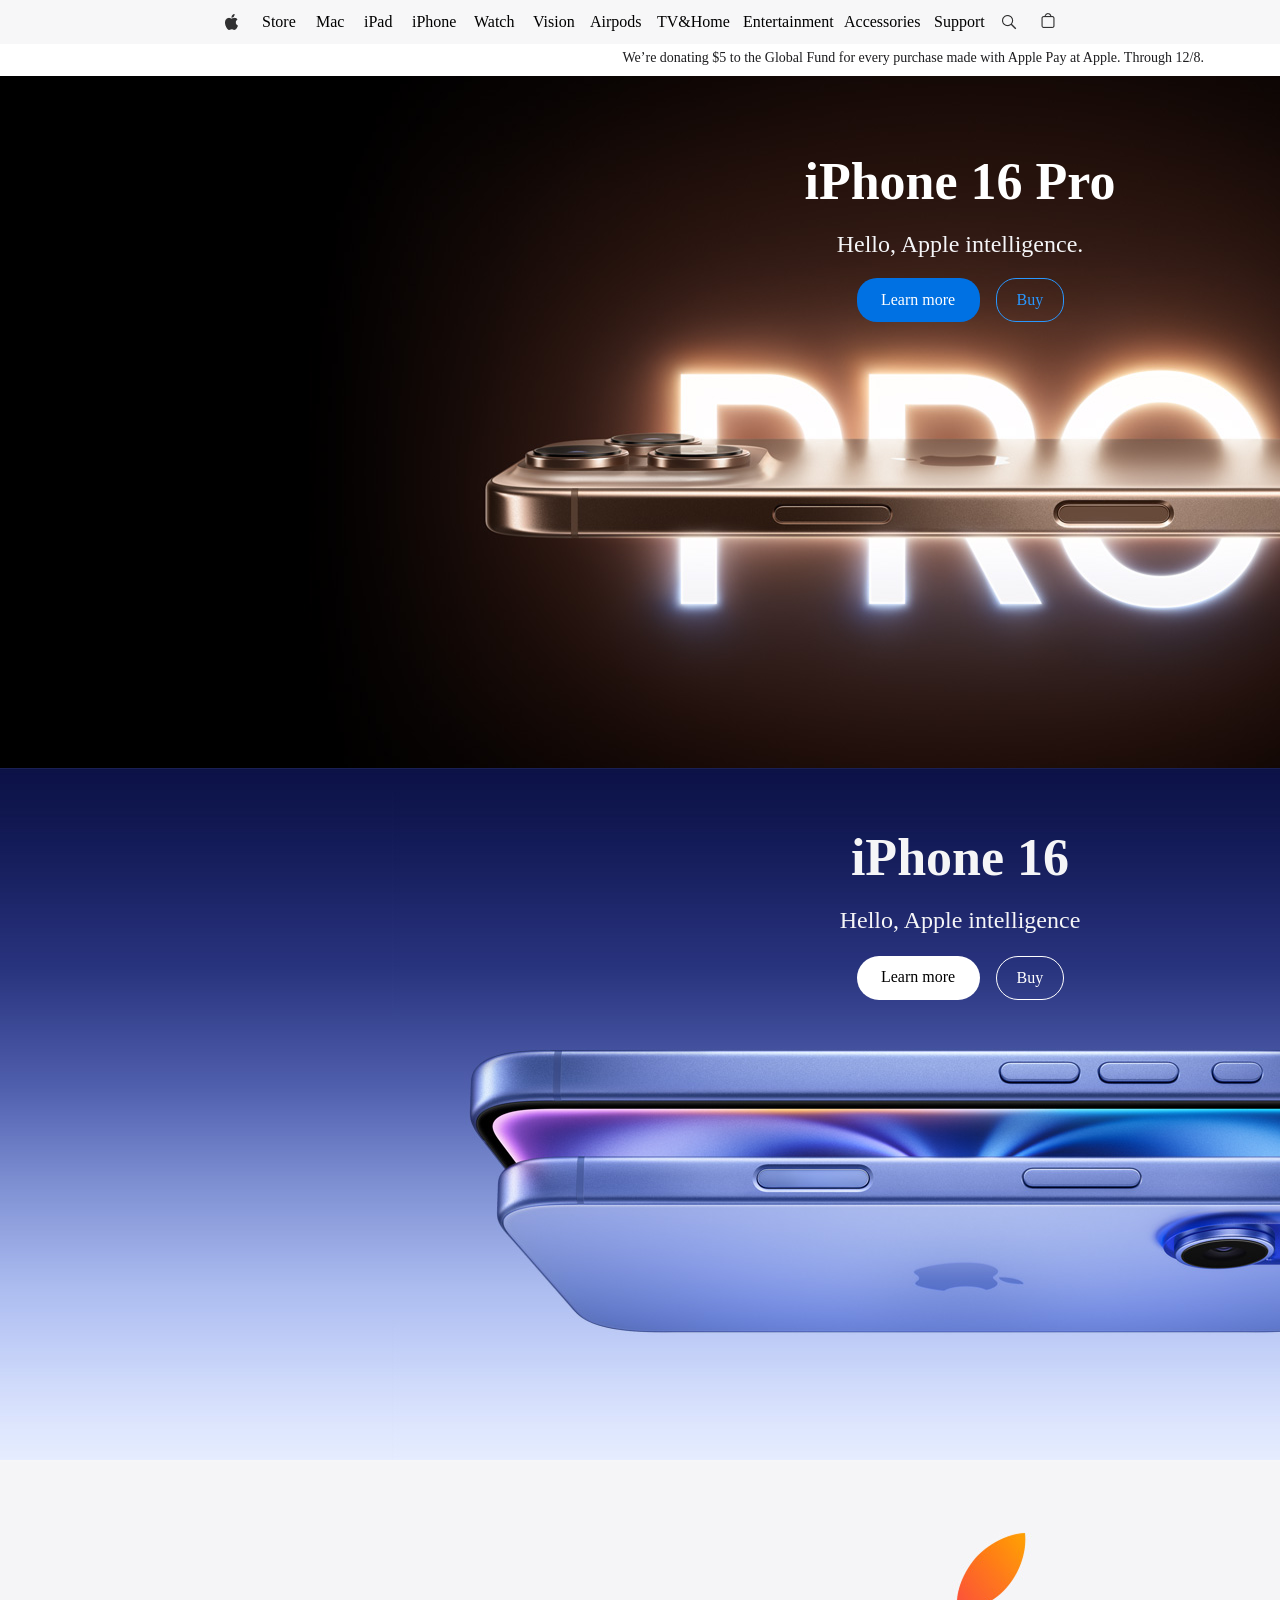
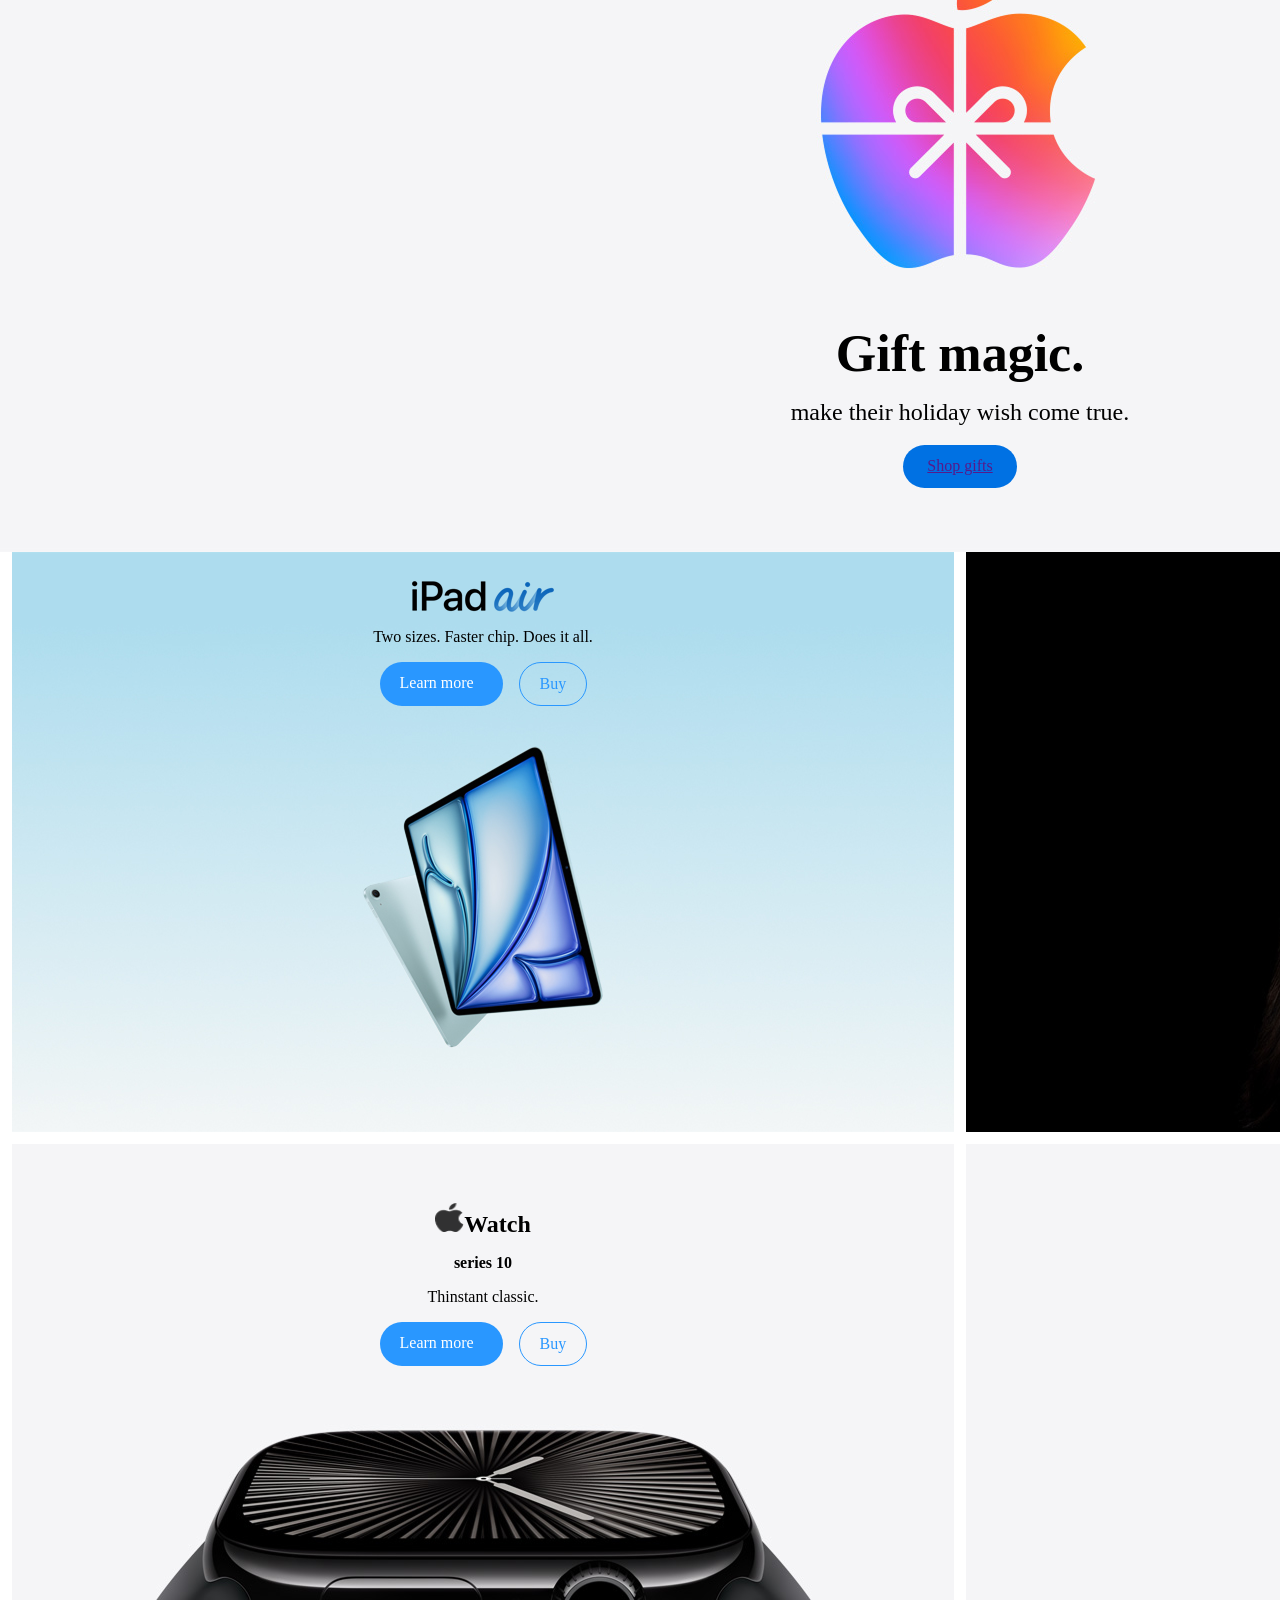
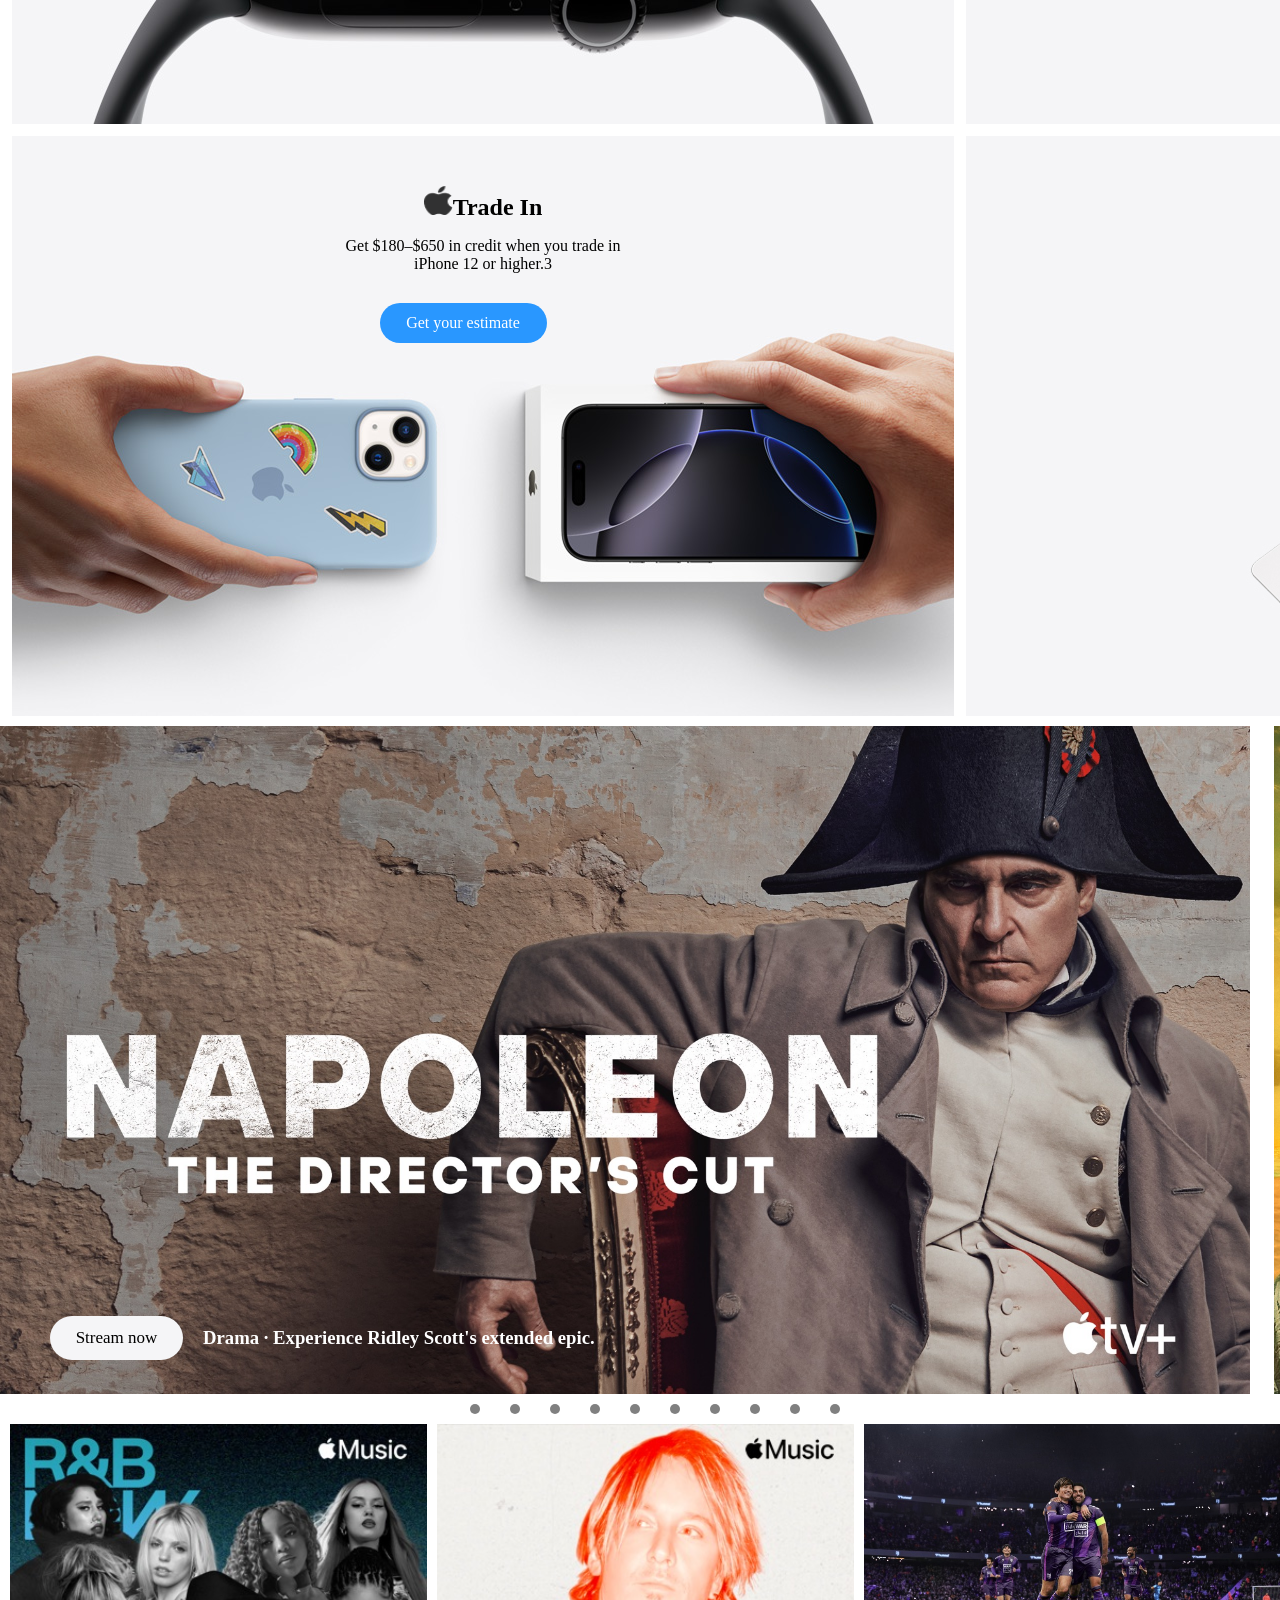
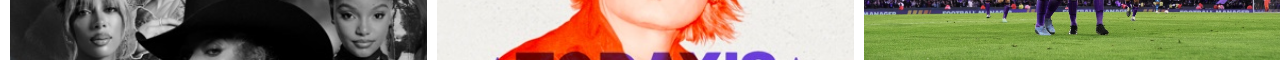
==== commit 6e7c7768: "duusgrai" ====
--- a/index.html
+++ b/index.html
@@ -5,6 +5,7 @@
     <meta name="viewport" content="width=device-width, initial-scale=1.0" />
     <title>Document</title>
     <link rel="stylesheet" href="index.css" />
+    <link rel="stylesheet" href="tablet.css" />
   </head>
   <body>
     <section class="header">
@@ -290,7 +291,6 @@
       style="
         padding-left: 30px;
         padding-top: 10px;
-
         display: flex;
         align-items: center;
         justify-content: center;
--- a/index.css
+++ b/index.css
@@ -4,7 +4,7 @@
   padding: 0;
 }
 .header{
-    width: 1920px;
+    width: 100%;
     height: 44px;
     gap: 24px;
     position: fixed;
@@ -46,7 +46,7 @@
 
 }
 .background1{
- width: 1920px;
+ width: 100%;
  height: 692px;
  background-image: url(Figure.png);
  display: flex;
@@ -470,7 +470,7 @@
 }
 .group{
            display: flex;
-    width: 10000px;
+    width: 5000px;
     gap: 10px;
     padding:10px
     ;
--- a/tablet.css
+++ b/tablet.css
@@ -0,0 +1,17 @@
+*{
+    margin: 0;
+    box-sizing: border-box;
+    padding: 0;
+}
+@media (max-width:1024px){
+.text p{
+ display: none;
+}
+.header{
+    height: 48px;
+    justify-content: space-between;
+}
+
+}
+
+    
